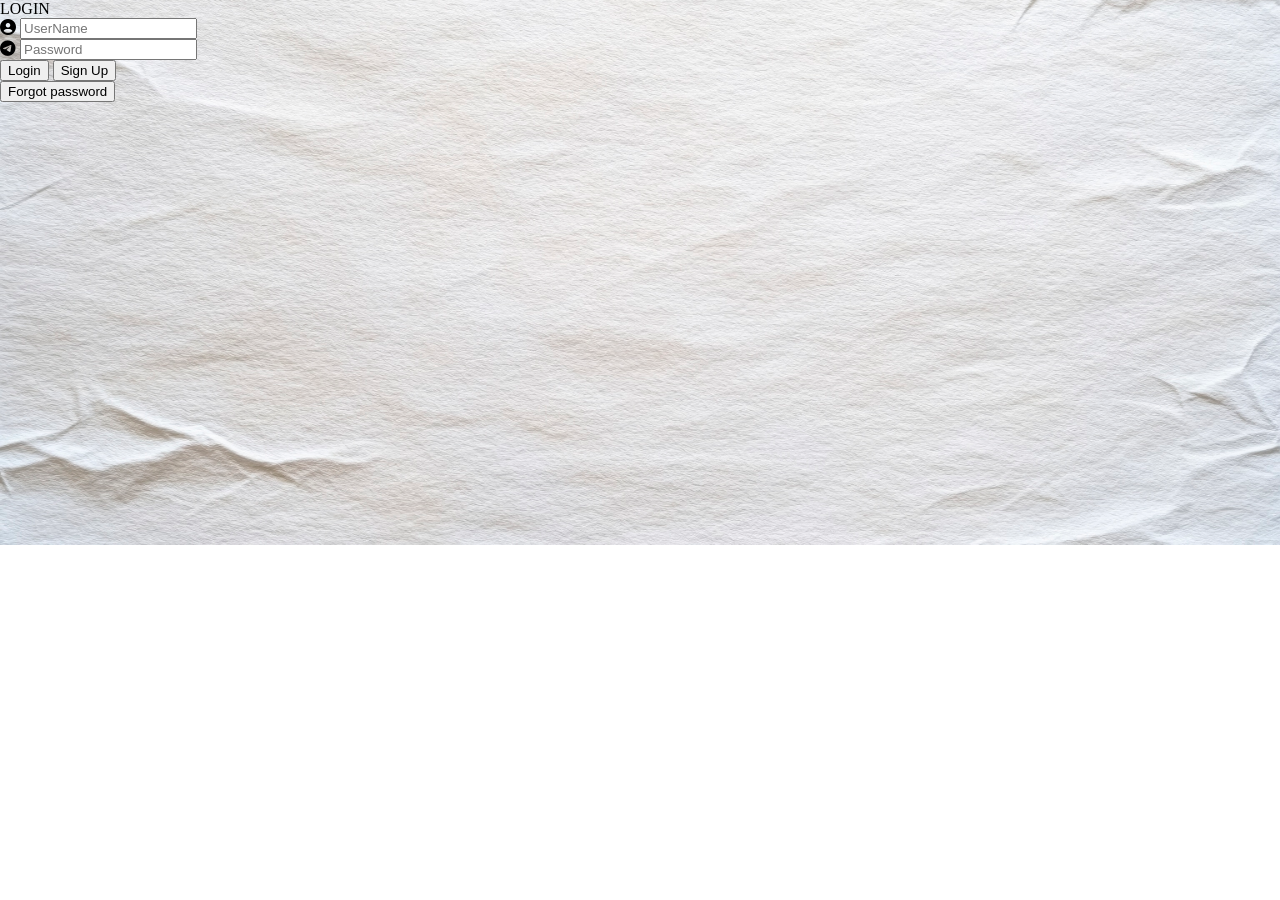
==== index.html @ 9457bd1e "Update index.html" ====
<!DOCTYPE html>
<html>
  
<head>
    <meta charset="UTF-8">
    <link rel="stylesheet" href="https://cdnjs.cloudflare.com/ajax/libs/font-awesome/6.5.1/css/all.min.css">
    <link rel="preconnect" href="https://fonts.googleapis.com">
    <link rel="preconnect" href="https://fonts.gstatic.com" crossorigin>
    <link href="https://fonts.googleapis.com/css2?family=Playwrite+GB+J:ital,wght@0,100..400;1,100..400&display=swap" rel="stylesheet">
    <link rel="stylesheet" href="Gameee.css">
    <meta name="viewport" content="width=device-width, initial-scale=1.0">
    <title>تجربة</title>
  <body>
    <div class="eee">
      <h class="lll">LOGIN</h>
      <div class="all">
        <div class="aaas">
          <label class="rrr2"> <i class="fa-solid fa-circle-user"></i> </label>
          <input class="rrr" type="text" placeholder="UserName">
        </div>
        <div class="fff">
          <label class="rrr2"> <i class="fa-brands fa-telegram"></i>  </label>
          <input class="rrr" type="password" placeholder="Password">
        </div>
      </div>
      <div class="zzz7">
        <button class="oo">Login</button>
        <button class="oo">Sign Up</button>
      </div>
      <button class="ooe">Forgot password</button>
    </div>
  </body>
</html>
---- Gameee.css ----
body{
    background-image: url('—Pngtree—white paper texture background a_15880779.jpg');
    
    background-size: cover;
    background-position: center;
    background-repeat: no-repeat;

    height: 50vh;
    margin: 0;
    background-repeat: repeat-x;
    padding: 0;
}
.nn
{
  color:black;
  font-size: 10px;
  text-align: center;
  background-color:#9996FF;
  font-weight: 100;
  
}
img
{
 height: 170px;
 width: 170px;
 padding: 3px;
}
.ee
{
  text-align: center;
  font-weight: bold;
}
.ss
{

  font-weight: 540;
}
.hh
{
  padding: 10px;
  color:black;
  text-shadow: 0.5px 0px 1px;
}
.t
{
  padding-top: 1px;
  margin-top: 5px;
  font-weight: 400px;
}
.hai
{
  background-color:#AB0058;
}
hr
{
  border-block-color: black;
  margin-top: -11;
}
.hin
{
  color:red;
}
.ttt
{
  width: 1px;
  height: 3px;
}
.r
{
  width: 345px;
  height: 115px;
  border-block-color: red;
  
}
.fr
{
  display:flex;
  flex-direction: row;
  padding: 1;
  margin-left: -10;
  font-size:15;
  margin-top:3;
}
.zzz
{
  text-align: center;
  font-weight:500;
  font-size:18;
  margin-top:19;
}
.writ
{
  
  text-align: center;
  font-size: 18;
  color:#5C163B;
  margin-top:-15;
  
}
.d
{
  width: 80;
  height: 20;
  display: block;
  margin: auto;
  margin-top: -15;
  
}
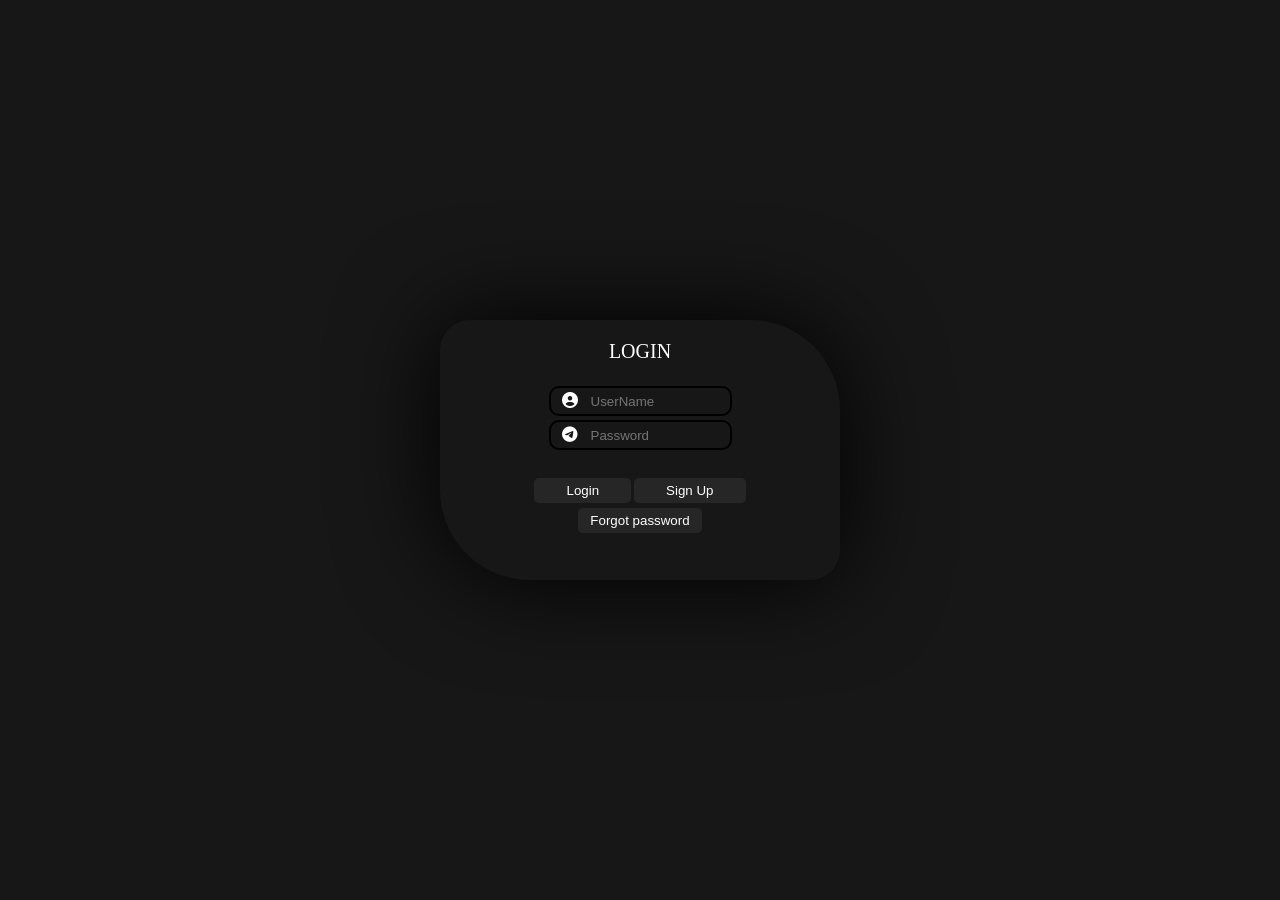
==== commit 45bd9aab: "Update index.html" ====
--- a/index.html
+++ b/index.html
@@ -7,7 +7,7 @@
     <link rel="preconnect" href="https://fonts.googleapis.com">
     <link rel="preconnect" href="https://fonts.gstatic.com" crossorigin>
     <link href="https://fonts.googleapis.com/css2?family=Playwrite+GB+J:ital,wght@0,100..400;1,100..400&display=swap" rel="stylesheet">
-    <link rel="stylesheet" href="Gameee.css">
+    <link rel="stylesheet" href="style.css">
     <meta name="viewport" content="width=device-width, initial-scale=1.0">
     <title>تجربة</title>
   <body>
--- a/style.css
+++ b/style.css
@@ -0,0 +1,124 @@
+:root {
+  --main-color: #10ca;
+  --secondary-color: #2c4755;
+  --section-padding: 60px;
+  --section-background: #f6f6f6;
+  --main-duration: 0.5s;
+}
+body
+{
+  background-color: #171717;
+  display: flex;
+  justify-content: center;
+  align-items: center;
+  padding: 0;
+  margin: 0;
+  height: 100vh;
+}
+* {
+  -webkit-box-sizing: border-box;
+  -moz-box-sizing: border-box;
+  box-sizing: border-box;
+}
+.eee
+{
+  display: flex;
+  background-color: #171717;
+  flex-direction: column;
+  align-items: center;
+  padding: 80px 25px;
+  width: 250px;
+  height: 260px;
+  border: 2px solid r;
+  gap: 4px;
+  border-radius: 30px 90px;
+  box-shadow: 0px 0px 100px black;
+  width: 85%;
+  max-width: 400px;
+}
+
+.lll
+{
+  color: white;
+  text-align: center;
+  margin-top: -60px;
+  font-size: 20px;
+}
+input
+{
+  width: 130px;
+  border:none;
+  background: none;
+}
+.rrr,
+.rrr2
+{
+  margin: 4px 1px;
+}
+.aaas,
+.fff
+{
+  display: flex;
+  border: 2px solid black;
+  border-radius: 10px;
+  padding: 0 10px;
+  margin-left: 20px;
+  margin: 4px;
+}
+input:focus
+{
+  outline: none;
+  color: white;
+}
+i
+{
+  color: white;
+}
+
+
+
+
+
+.zzz7
+{
+  display:flex;
+  margin: 20px 0;
+  gap: 3px;
+}
+.oo,
+.ooe
+{
+  background: none;
+  color:white;
+  border:none;
+}
+.oo
+{
+  border: 2px solid #262626;
+  padding: 3px 30px;
+  background-color: #262626;
+  border-radius: 5px;
+}
+.ooe
+{
+  margin-top: -19px;
+  border: 2px solid #262626;
+  padding: 3px 10px;
+  background-color: #262626;
+  border-radius: 5px;
+}
+.rrr
+{
+  margin-left: 10px;
+}
+.all
+{
+  margin-top: 15px;
+}
+.oo:hover,
+.ooe:hover
+{
+  color:black;
+  background: white;
+  
+}
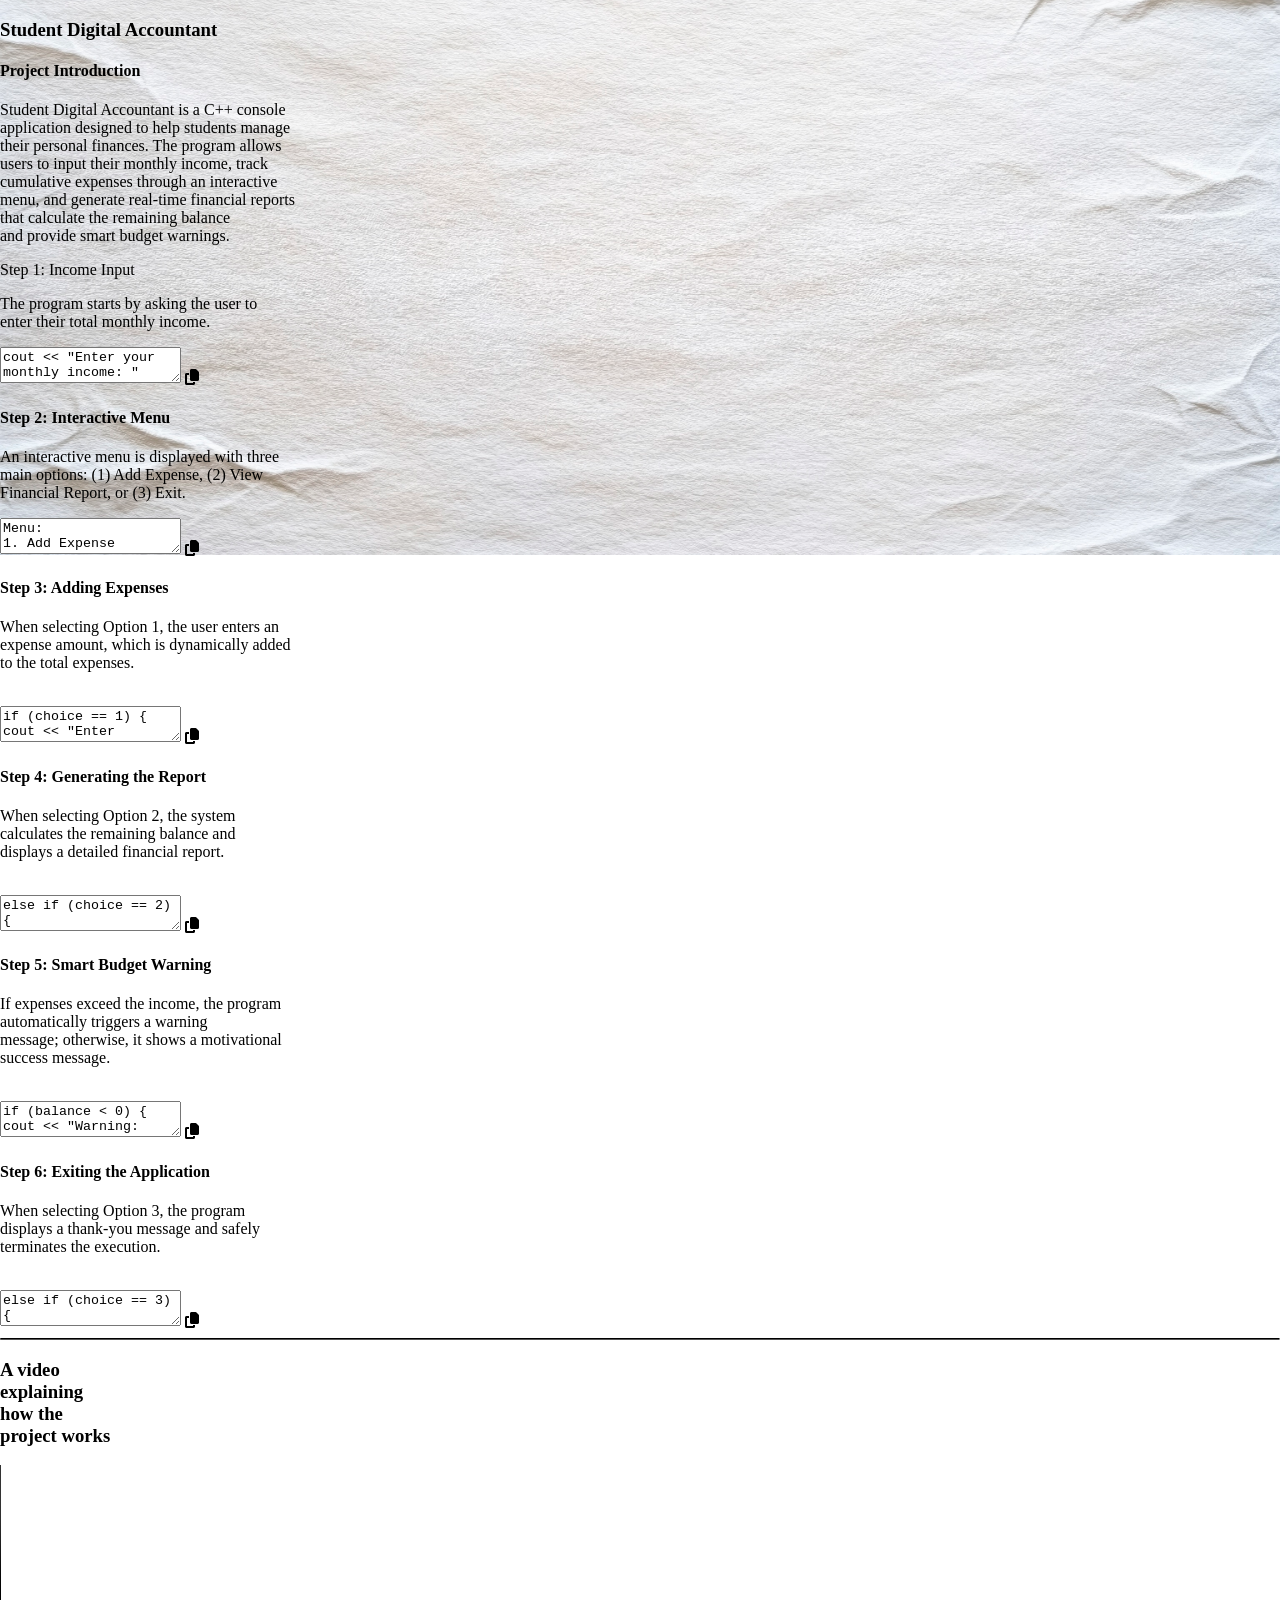
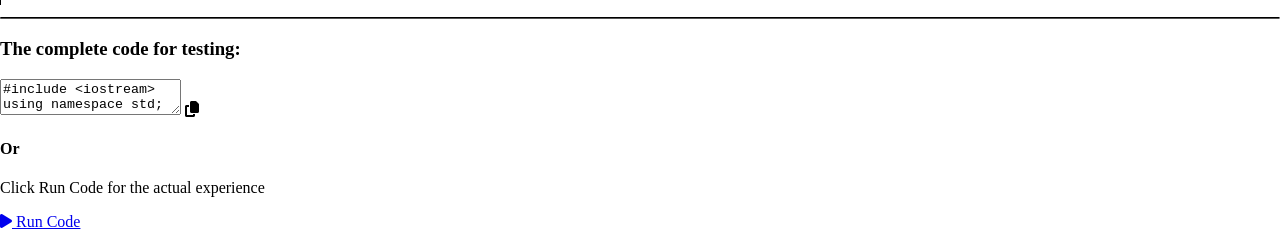
==== commit 7af7a5c8: "Update index.html" ====
--- a/index.html
+++ b/index.html
@@ -7,27 +7,198 @@
     <link rel="preconnect" href="https://fonts.googleapis.com">
     <link rel="preconnect" href="https://fonts.gstatic.com" crossorigin>
     <link href="https://fonts.googleapis.com/css2?family=Playwrite+GB+J:ital,wght@0,100..400;1,100..400&display=swap" rel="stylesheet">
-    <link rel="stylesheet" href="style.css">
-    <meta name="viewport" content="width=device-width, initial-scale=1.0">
-    <title>تجربة</title>
-  <body>
-    <div class="eee">
-      <h class="lll">LOGIN</h>
-      <div class="all">
-        <div class="aaas">
-          <label class="rrr2"> <i class="fa-solid fa-circle-user"></i> </label>
-          <input class="rrr" type="text" placeholder="UserName">
-        </div>
-        <div class="fff">
-          <label class="rrr2"> <i class="fa-brands fa-telegram"></i>  </label>
-          <input class="rrr" type="password" placeholder="Password">
-        </div>
-      </div>
-      <div class="zzz7">
-        <button class="oo">Login</button>
-        <button class="oo">Sign Up</button>
-      </div>
-      <button class="ooe">Forgot password</button>
-    </div>
-  </body>
+    <link rel="stylesheet" href="Gameee.css">
+    <meta name="viewport" content="width=device-width, initial-scale=1.0">    <title>تجربة</title>
+</head>
+<body>
+  <div>
+    <div>
+      <h3 class="p1">Student Digital Accountant</h3>
+    </div>
+    <div class="aaa">
+      <h4 class="p2">Project Introduction</h4>
+      <p class="p3">Student Digital Accountant is a C++ console <br>application designed to help students manage <br>their personal finances. The program allows <br>users to input their monthly income, track <br>cumulative expenses through an interactive <br>menu, and generate real-time financial reports <br>that calculate the remaining balance <br>and provide smart budget warnings.</p>
+      <p class="p4">Step 1: Income Input</p>
+      <p class="p5">The program starts by asking the user to <br>enter their total monthly income.</p>
+    </div>
+    <div class="card">
+      
+      <textarea id="code" readonly>cout << "Enter your monthly income: "
+cin >> income;
+      </textarea>
+      <i class="fa-solid fa-copy" onclick="copyCode()" style="cursor: pointer;"></i>
+    </div>
+    <div>
+      <h4 class="p7">Step 2: Interactive Menu</h4>
+      <p class="p8">An interactive menu is displayed with three <br>main options: (1) Add Expense, (2) View <br>Financial Report, or (3) Exit.</p>
+    </div>
+    <div>
+    <textarea class="text1"id="code1" readonly>Menu:
+1. Add Expense
+2. View Financial Report
+3. Exit
+Choose an option:
+      </textarea>
+        <i class="fa-solid fa-copy coo" onclick="copyCodee()" style="cursor: pointer;"></i>
+    </div>
+    <div>
+      <h4 class="p9">Step 3: Adding Expenses</h4>
+      <p class="p10">When selecting Option 1, the user enters an <br>expense amount, which is dynamically added <br>to the total expenses.</p>
+    </div>
+    <br>
+    <div>
+    <textarea class="text2"id="code2" readonly>if (choice == 1) {
+cout << "Enter expense amount: ";
+cin >> expense;
+totalExpenses += expense;
+cout << "Expense added successfully.\n";
+        }
+      </textarea>
+        <i class="fa-solid fa-copy coo2" onclick="copyCodeee()" style="cursor: pointer;"></i>
+    </div>
+    <div>
+      <h4 class="p11">Step 4: Generating the Report</h4>
+      <p class="p12">When selecting Option 2, the system <br>calculates the remaining balance and <br>displays a detailed financial report.</p>
+    </div>
+    <br>
+    <div>
+    <textarea class="text3"id="code3" readonly>else if (choice == 2) {
+double balance = income - totalExpenses;
+cout << "\n------ Financial Report ------\n";
+cout << "Monthly Income: " << income << endl;
+cout << "Total Expenses: " << totalExpenses << endl;
+cout << "Remaining Balance: " << balance <<
+endl;</textarea>
+        <i class="fa-solid fa-copy coo2" onclick="copyCodeeee()" style="cursor: pointer;"></i>
+    </div>
+    <div>
+      <h4 class="p13">Step 5: Smart Budget Warning</h4>
+      <p class="p14">If expenses exceed the income, the program <br>automatically triggers a warning <br>message; otherwise, it shows a motivational <br>success message.</p>
+    </div>
+    <br>
+    <div>
+    <textarea class="text4"id="code4" readonly>if (balance < 0) {
+cout << "Warning: Your expenses exceed your income!\n";
+} else {
+cout << "Good job! Your spending is under
+control.\n";
+}</textarea>
+        <i class="fa-solid fa-copy coo2" onclick="copyCodeeeee()" style="cursor: pointer;"></i>
+    </div>
+    <div>
+      <h4 class="p15">Step 6: Exiting the Application</h4>
+      <p class="p16">When selecting Option 3, the program <br>displays a thank-you message and safely <br>terminates the execution.</p>
+    </div>
+    <br>
+    <div>
+    <textarea class="text5"id="code5" readonly>else if (choice == 3) {
+cout << "Thank you for using the program.\n";
+break;
+}
+else {
+cout << "Invalid choice. Please try again.\n;
+}</textarea>
+        <i class="fa-solid fa-copy coo2" onclick="copyCodeeeeee()" style="cursor: pointer;"></i>
+    </div>
+    <hr>
+    <div class="vi">
+      <h3 class="p17">A video <br> explaining <br> how the <br>project works</h3>
+    
+      <video class="ee" width="350" height="140" controls loop muted>
+      <source src="IMG_٢٠٢٦٠٥٢٩_١٨٠٧٣٠_280.mp4" type="video/mp4">
+    متصفحك لا يدعم تشغيل الفيديو. </video>
+    </div>
+    <hr>
+    <h3 class="p18">The complete code for testing:</h3>
+    <div>
+    <textarea class="text6"id="code6" readonly>#include <iostream>
+using namespace std;
+
+int main() {
+    double income = 0;
+    double expense = 0;
+    double totalExpenses = 0;
+    int choice;
+
+    cout << "=====================================\n";
+    cout << "     Student Digital Accountant\n";
+    cout << "=====================================\n";
+
+    cout << "Enter your monthly income: ";
+    cin >> income;
+    
+
+    while (true) {
+        cout << "\nMenu:\n";
+        cout << "1. Add Expense\n";
+        cout << "2. View Financial Report\n";
+        cout << "3. Exit\n";
+        cout << "Choose an option: ";
+        cin >> choice;
+        if (choice == 1) {
+            cout << "Enter expense amount: ";
+            cin >> expense;
+            totalExpenses += expense;
+            cout << "Expense added successfully.\n";
+        }
+        else if (choice == 2) {
+            double balance = income - totalExpenses;
+
+            cout << "\n------ Financial Report ------\n";
+            cout << "Monthly Income: " << income << endl;
+            cout << "Total Expenses: " << totalExpenses << endl;
+            cout << "Remaining Balance: " << balance << endl;
+
+            if (balance < 0) {
+                cout << "Warning: Your expenses exceed your income!\n";
+            } else {
+                cout << "Good job! Your spending is under control.\n";
+            }
+            cout << "------------------------------\n";
+        }
+        else if (choice == 3) {
+            cout << "Thank you for using the program.\n";
+            break;
+        }
+        else {
+            cout << "Invalid choice. Please try again.\n";
+        }
+    }
+    return 0;
+}</textarea>
+        <i class="fa-solid fa-copy coo2" onclick="copyCodeeeeeee()" style="cursor: pointer;"></i>
+    </div>
+    <h4 class="p19">Or</h4>
+    <p class="p20">Click <span class="p11">Run Code</span> for the actual experience</p>
+    <a href="https://onlinegdb.com/znO9G_ZPk" target="_blank" class="run-btn">
+    <i class="fa-solid fa-play"></i> Run Code
+</a>
+
+
+  <script>
+function copyCodee(){
+    navigator.clipboard.writeText(code1.value);
+}
+function copyCode(){
+    navigator.clipboard.writeText(code.value);
+}
+function copyCodeee(){
+    navigator.clipboard.writeText(code2.value);
+}
+function copyCodeeee(){
+    navigator.clipboard.writeText(code3.value);
+}
+function copyCodeeeee(){
+    navigator.clipboard.writeText(code4.value);
+}
+function copyCodeeeeee(){
+    navigator.clipboard.writeText(code5.value);
+}
+function copyCodeeeeeee(){
+    navigator.clipboard.writeText(code6.value);
+}
+</script>
+
+
+</body>
 </html>
--- a/Gameee.css
+++ b/Gameee.css
@@ -0,0 +1,108 @@
+body{
+    background-image: url('—Pngtree—white paper texture background a_15880779.jpg');
+    
+    background-size: cover;
+    background-position: center;
+    background-repeat: no-repeat;
+
+    height: 50vh;
+    margin: 0;
+    background-repeat: repeat-x;
+    padding: 0;
+}
+.nn
+{
+  color:black;
+  font-size: 10px;
+  text-align: center;
+  background-color:#9996FF;
+  font-weight: 100;
+  
+}
+img
+{
+ height: 170px;
+ width: 170px;
+ padding: 3px;
+}
+.ee
+{
+  text-align: center;
+  font-weight: bold;
+}
+.ss
+{
+
+  font-weight: 540;
+}
+.hh
+{
+  padding: 10px;
+  color:black;
+  text-shadow: 0.5px 0px 1px;
+}
+.t
+{
+  padding-top: 1px;
+  margin-top: 5px;
+  font-weight: 400px;
+}
+.hai
+{
+  background-color:#AB0058;
+}
+hr
+{
+  border-block-color: black;
+  margin-top: -11;
+}
+.hin
+{
+  color:red;
+}
+.ttt
+{
+  width: 1px;
+  height: 3px;
+}
+.r
+{
+  width: 345px;
+  height: 115px;
+  border-block-color: red;
+  
+}
+.fr
+{
+  display:flex;
+  flex-direction: row;
+  padding: 1;
+  margin-left: -10;
+  font-size:15;
+  margin-top:3;
+}
+.zzz
+{
+  text-align: center;
+  font-weight:500;
+  font-size:18;
+  margin-top:19;
+}
+.writ
+{
+  
+  text-align: center;
+  font-size: 18;
+  color:#5C163B;
+  margin-top:-15;
+  
+}
+.d
+{
+  width: 80;
+  height: 20;
+  display: block;
+  margin: auto;
+  margin-top: -15;
+  
+}
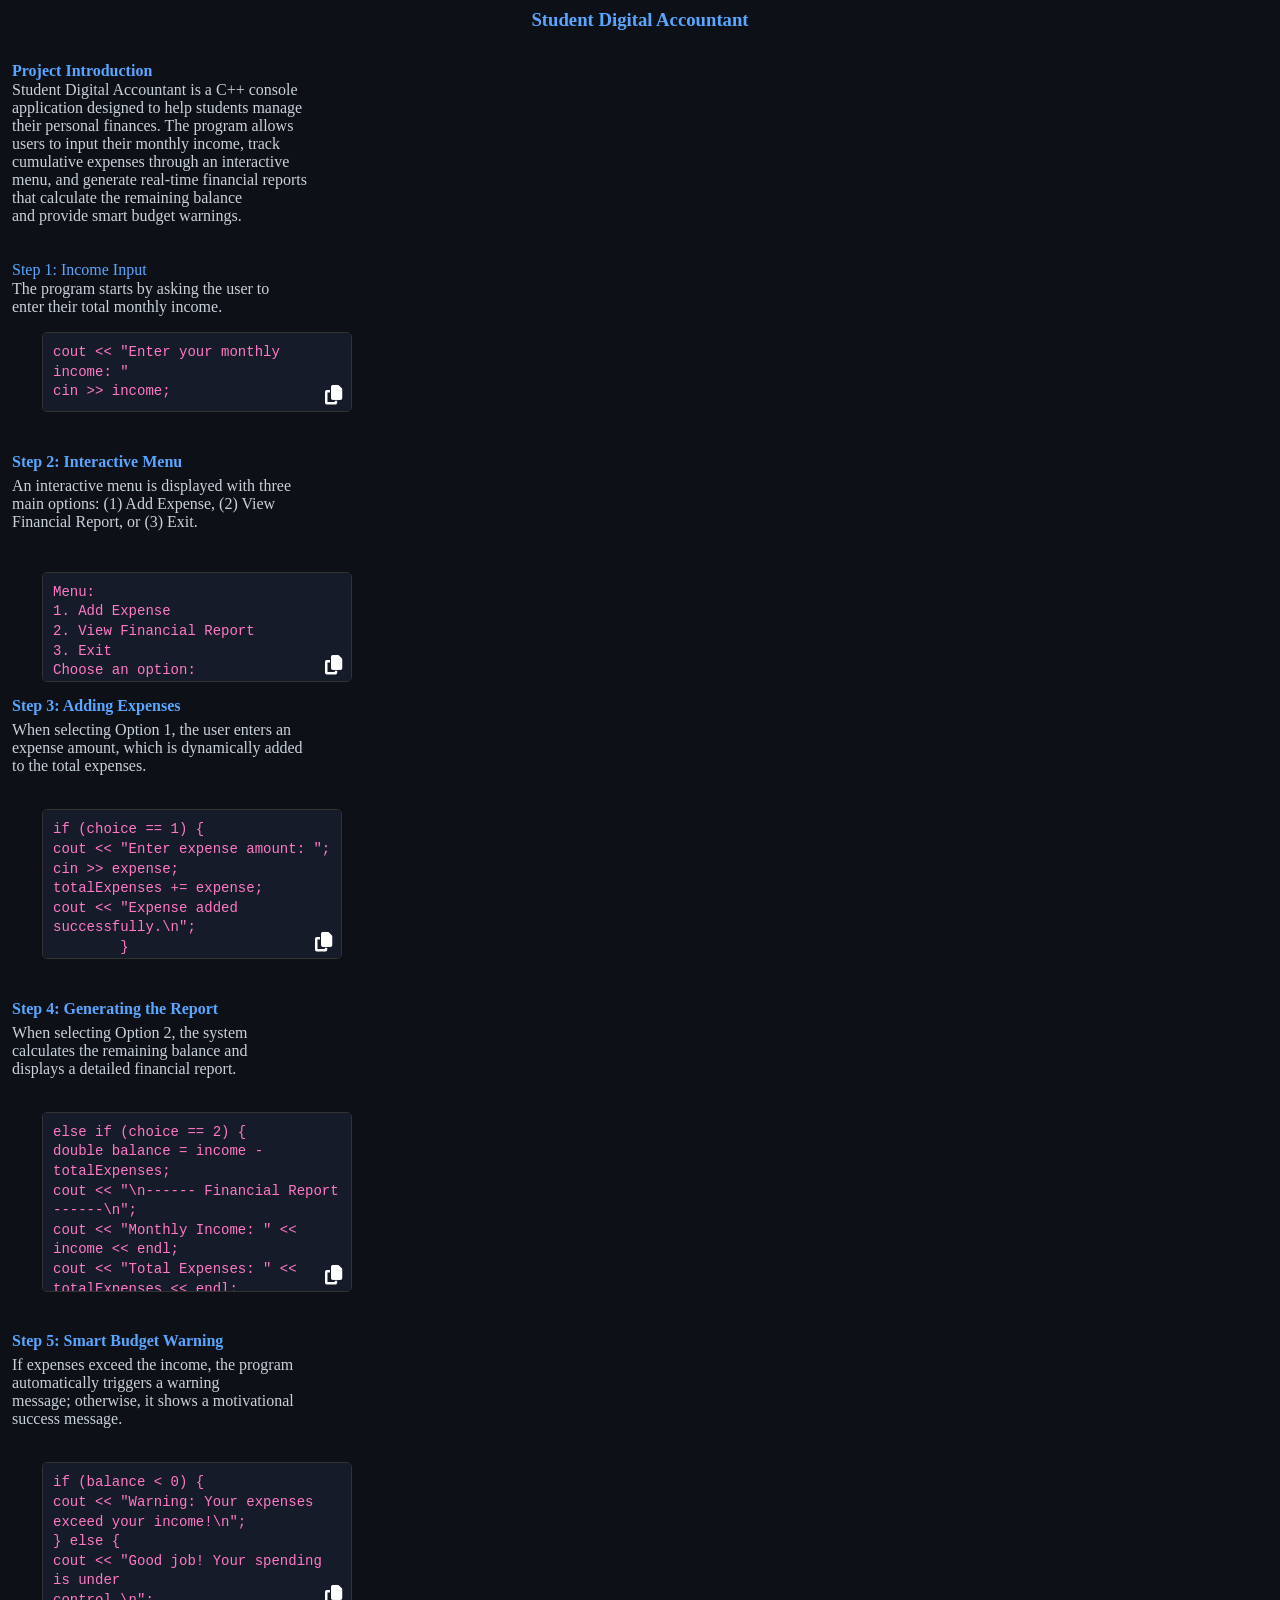
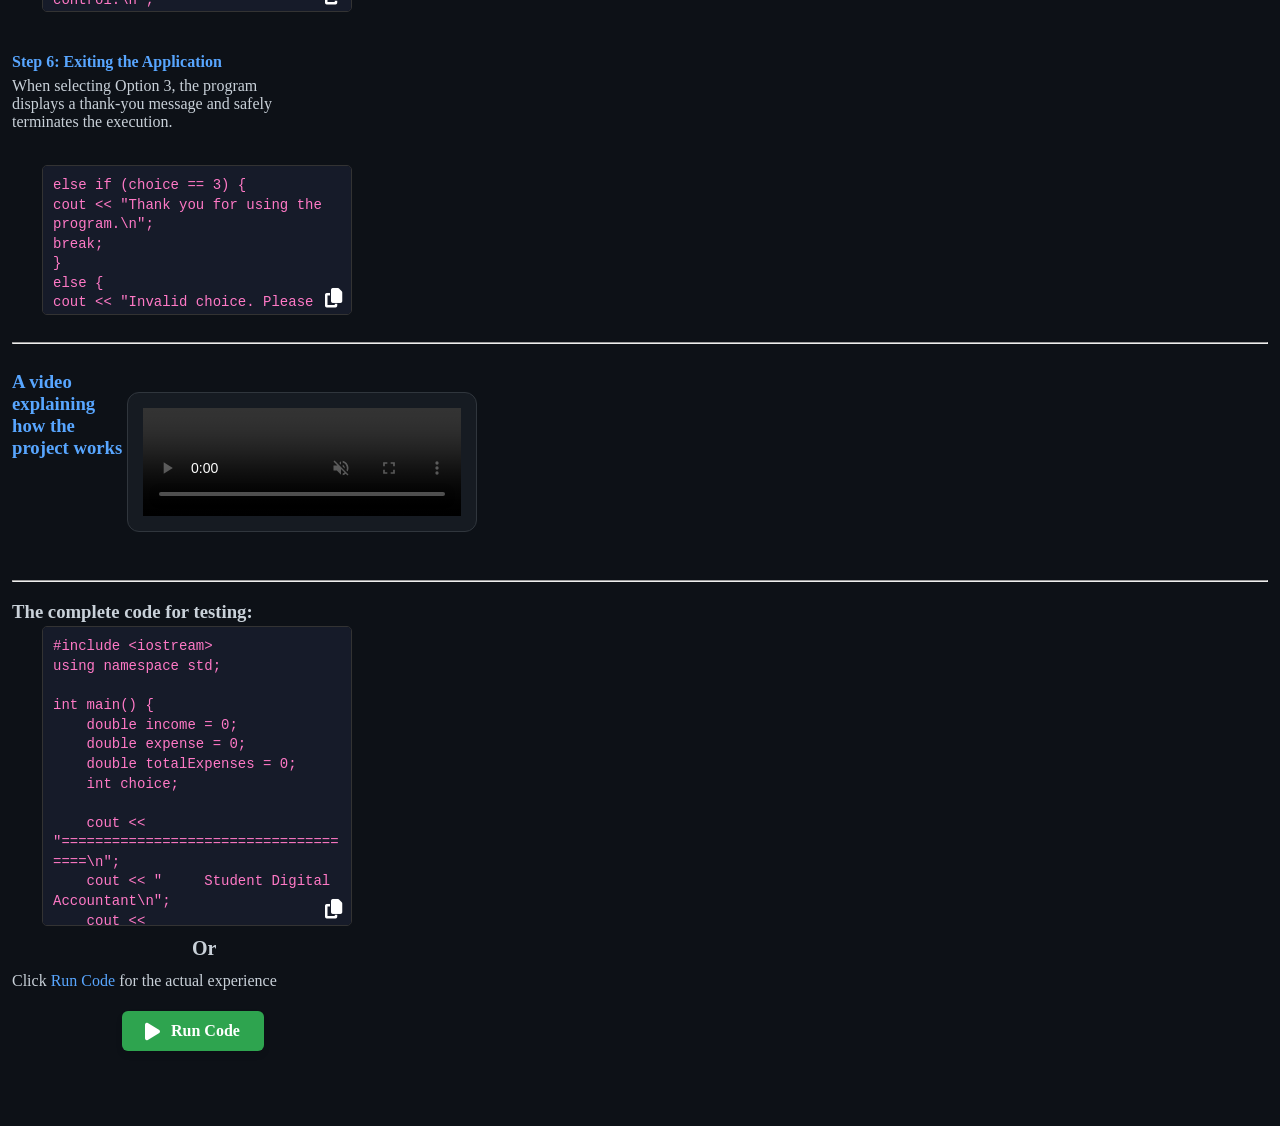
==== commit 7effbb81: "Update index.html" ====
--- a/index.html
+++ b/index.html
@@ -7,7 +7,7 @@
     <link rel="preconnect" href="https://fonts.googleapis.com">
     <link rel="preconnect" href="https://fonts.gstatic.com" crossorigin>
     <link href="https://fonts.googleapis.com/css2?family=Playwrite+GB+J:ital,wght@0,100..400;1,100..400&display=swap" rel="stylesheet">
-    <link rel="stylesheet" href="Gameee.css">
+    <link rel="stylesheet" href="style.css">
     <meta name="viewport" content="width=device-width, initial-scale=1.0">    <title>تجربة</title>
 </head>
 <body>
--- a/style.css
+++ b/style.css
@@ -0,0 +1,289 @@
+:root {
+  --main-color: #10ca;
+  --secondary-color: #2c4755;
+  --section-padding: 60px;
+  --section-background: #f6f6f6;
+  --main-duration: 0.5s;
+}
+body
+{
+  background-color: #0d1117;
+  color: #c9d1d9;
+  padding: 0px 12px;
+  margin: 0;
+  height: 100vh;
+  font-family: "Lora", serif;
+  font-optical-sizing: auto;
+  font-weight: <weight>;
+  font-style: normal;
+}
+* {
+  -webkit-box-sizing: border-box;
+  -moz-box-sizing: border-box;
+  box-sizing: border-box;
+}
+
+.car
+{
+  border-radius: 15px;
+  position: relative;
+  bottom: 20px;
+  left: 30px;
+  background-color: black;
+  padding: 1px 5px 5px 5px ;
+  width: 290px;
+  height: 100px;
+}
+
+textarea
+{
+  background-color: black;
+  position: relative;
+  bottom: 15px;
+  left: 30px;
+  color: white;
+  width: 310px;
+  height: 80px;
+  background-color: #161b29; /* لون داكن احترافي مثل محررات الأكواد */
+    color: #ff79c6;
+    
+    /* ⬇️ أضف الخصائص الجديدة المكملة أدناه ⬇️ */
+  font-family: 'Courier New', Courier, monospace;
+  font-size: 14px;
+  padding: 10px;
+  line-height: 1.4;
+  border: 1px solid #333; 
+  border-radius: 5px;
+  resize: none;
+}
+
+.text1
+{
+  position: relative;
+  top:10px;
+  height: 110px;
+}
+
+.text2
+{
+  height: 150px;
+  width: 300px;
+}
+
+.text3
+{
+  height: 180px;
+}
+
+.text4
+{
+  height: 150px;
+}
+
+.text5
+{
+  height: 150px;
+}
+
+.text6
+{
+  height: 300px;
+}
+.coo
+{
+  position: relative;
+  top: 0.5px;
+}
+
+.fa-solid
+{
+  color: white;
+  position: relative;
+  bottom: 25px;
+  right: 1px;
+  font-size: 20px;
+}
+
+.p1
+{
+  position: relative;
+  top:-10px;
+  text-align: center;
+}
+
+.p2
+{
+  
+}
+
+.p3
+{
+  position: relative;
+  bottom: 20px;
+}
+
+.p4
+{
+  
+}
+
+.p5
+{
+  position: relative;
+  bottom: 15px;
+}
+
+.p6
+{
+  position: relative;
+  left: 1px;
+  bottom: 5px;
+  color: white;
+}
+
+.p7
+{
+  
+}
+
+.p8
+{
+  position: relative;
+  bottom:15px;
+}
+
+.p8
+{
+  
+}
+
+.p9
+{
+ 
+}
+
+.p10
+{
+  position: relative;
+  bottom: 15px;
+}
+
+.p11
+{
+  
+}
+
+.p12
+{
+  position: relative;
+  bottom: 15px;
+}
+
+.p13
+{
+  
+}
+
+.p14
+{
+  position: relative;
+  bottom: 15px;
+}
+
+.p15
+{
+  
+}
+
+.p16
+{
+  position: relative;
+  bottom: 15px;
+}
+
+.p17
+{
+  
+}
+
+.p18
+{
+  
+}
+
+.p19
+{
+  font-size: 20px;
+  position: relative;
+  bottom: 35px;
+  left: 180px;
+}
+
+.p20
+{
+  position: relative;
+  bottom: 50px;
+}
+
+.vi
+{
+  display: flex;
+  gap: 5px;
+}
+
+.run-btn
+{
+  position: relative;
+  bottom: 60px;
+  left: 110px;
+  
+    background-color: #2ea44f; /* لون أخضر برمجي مميز */
+    color: white !important;   /* لضمان بقاء لون النص والأيقونة أبيض */
+    text-decoration: none;     /* إزالة الخط السفلي المزعج للروابط */
+    padding: 10px 24px;        /* مساحة داخلية تجعل الرابط يبدو كزر حقيقي */
+    border-radius: 6px;        /* حواف دائرية متناسقة مع بقية عناصر موقعك */
+    font-size: 16px;
+    font-weight: bold;
+    display: inline-flex;      /* لجعل الأيقونة والنص يتراصفان أفقياً */
+    align-items: center;
+    gap: 10px;                 /* ترك مسافة 10 بكسل بين مثلث الـ play والنص */
+    margin: 15px auto;         /* لتوسط الزر في منتصف الشاشة تماماً */
+    box-shadow: 0 4px 6px rgba(0, 0, 0, 0.1);
+}
+
+/* حركة بسيطة عند الضغط على الزر */
+.run-btn:active {
+    background-color: #2c974b;
+    transform: scale(0.98);    /* تأثير ضغطة خفيفة للداخل */
+}
+.fa-play
+{
+  top: 1px;
+}
+
+.p1,
+.p2,
+.p4,
+.p7,
+.p9,
+.p11,
+.p13,
+.p15,
+.p17,
+.p11
+{
+  color: #58a6ff;
+}
+
+.ee
+{
+  display: flex;
+    flex-direction: column; /* جعل النص فوق الفيديو أو العكس لتفادي الازدحام الجانبي */
+    align-items: center;
+    text-align: center;
+    margin: 40px 0;
+    padding: 15px;
+    background-color: #161b22;
+    border-radius: 12px;
+    border: 1px solid #30363d;
+}
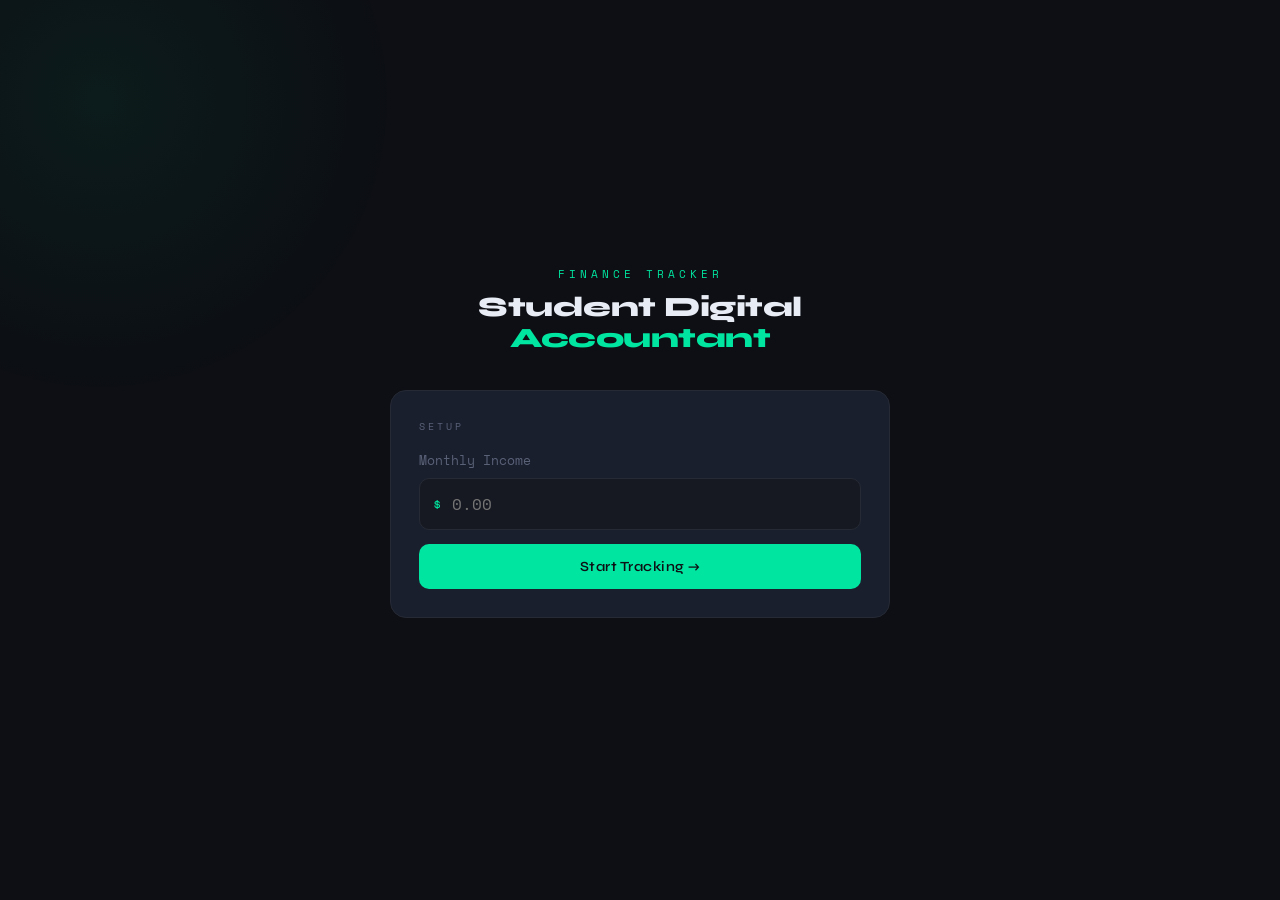
==== commit 6445b2a7: "Update index.html" ====
--- a/index.html
+++ b/index.html
@@ -1,204 +1,543 @@
 <!DOCTYPE html>
-<html>
-  
+<html lang="en">
 <head>
-    <meta charset="UTF-8">
-    <link rel="stylesheet" href="https://cdnjs.cloudflare.com/ajax/libs/font-awesome/6.5.1/css/all.min.css">
-    <link rel="preconnect" href="https://fonts.googleapis.com">
-    <link rel="preconnect" href="https://fonts.gstatic.com" crossorigin>
-    <link href="https://fonts.googleapis.com/css2?family=Playwrite+GB+J:ital,wght@0,100..400;1,100..400&display=swap" rel="stylesheet">
-    <link rel="stylesheet" href="style.css">
-    <meta name="viewport" content="width=device-width, initial-scale=1.0">    <title>تجربة</title>
+<meta charset="UTF-8">
+<meta name="viewport" content="width=device-width, initial-scale=1.0">
+<title>Student Digital Accountant</title>
+<link href="https://fonts.googleapis.com/css2?family=Space+Mono:wght@400;700&family=Syne:wght@400;600;800&display=swap" rel="stylesheet">
+<style>
+  *, *::before, *::after { box-sizing: border-box; margin: 0; padding: 0; }
+
+  :root {
+    --bg: #0d0f14;
+    --surface: #161921;
+    --border: #252a35;
+    --accent: #00e5a0;
+    --accent2: #ff4d6a;
+    --accent3: #f5c542;
+    --text: #e8ecf4;
+    --muted: #5a6278;
+    --card: #1a1f2e;
+  }
+
+  body {
+    font-family: 'Syne', sans-serif;
+    background: var(--bg);
+    color: var(--text);
+    min-height: 100vh;
+    display: flex;
+    align-items: center;
+    justify-content: center;
+    padding: 24px;
+    overflow-x: hidden;
+  }
+
+  body::before {
+    content: '';
+    position: fixed;
+    top: -200px; left: -200px;
+    width: 600px; height: 600px;
+    background: radial-gradient(circle, rgba(0,229,160,0.06) 0%, transparent 70%);
+    pointer-events: none;
+    animation: pulse 8s ease-in-out infinite;
+  }
+
+  @keyframes pulse {
+    0%, 100% { transform: scale(1); opacity: 1; }
+    50% { transform: scale(1.15); opacity: 0.6; }
+  }
+
+  .wrapper {
+    width: 100%;
+    max-width: 500px;
+    animation: fadeIn 0.6s ease both;
+  }
+
+  @keyframes fadeIn {
+    from { opacity: 0; transform: translateY(20px); }
+    to   { opacity: 1; transform: translateY(0); }
+  }
+
+  header {
+    text-align: center;
+    margin-bottom: 36px;
+  }
+
+  header .label {
+    font-family: 'Space Mono', monospace;
+    font-size: 11px;
+    letter-spacing: 4px;
+    color: var(--accent);
+    text-transform: uppercase;
+    margin-bottom: 10px;
+    display: block;
+  }
+
+  header h1 {
+    font-size: 28px;
+    font-weight: 800;
+    letter-spacing: -0.5px;
+    line-height: 1.1;
+  }
+
+  header h1 span {
+    color: var(--accent);
+  }
+
+  .card {
+    background: var(--card);
+    border: 1px solid var(--border);
+    border-radius: 16px;
+    padding: 28px;
+    margin-bottom: 16px;
+    transition: border-color 0.3s;
+  }
+
+  .card:hover { border-color: #333a4d; }
+
+  .card-title {
+    font-family: 'Space Mono', monospace;
+    font-size: 10px;
+    letter-spacing: 3px;
+    color: var(--muted);
+    text-transform: uppercase;
+    margin-bottom: 16px;
+  }
+
+  label {
+    display: block;
+    font-size: 13px;
+    color: var(--muted);
+    margin-bottom: 8px;
+    font-family: 'Space Mono', monospace;
+  }
+
+  .input-group {
+    position: relative;
+    display: flex;
+    align-items: center;
+  }
+
+  .currency {
+    position: absolute;
+    left: 14px;
+    font-family: 'Space Mono', monospace;
+    font-size: 14px;
+    color: var(--accent);
+    pointer-events: none;
+  }
+
+  input[type="number"] {
+    width: 100%;
+    background: var(--surface);
+    border: 1px solid var(--border);
+    border-radius: 10px;
+    padding: 13px 16px 13px 32px;
+    font-family: 'Space Mono', monospace;
+    font-size: 16px;
+    color: var(--text);
+    outline: none;
+    transition: border-color 0.2s, box-shadow 0.2s;
+    -moz-appearance: textfield;
+  }
+
+  input[type="number"]::-webkit-inner-spin-button,
+  input[type="number"]::-webkit-outer-spin-button { -webkit-appearance: none; }
+
+  input[type="number"]:focus {
+    border-color: var(--accent);
+    box-shadow: 0 0 0 3px rgba(0,229,160,0.1);
+  }
+
+  .btn {
+    display: block;
+    width: 100%;
+    padding: 14px;
+    border: none;
+    border-radius: 10px;
+    font-family: 'Syne', sans-serif;
+    font-weight: 600;
+    font-size: 14px;
+    cursor: pointer;
+    letter-spacing: 0.5px;
+    transition: transform 0.15s, opacity 0.15s;
+  }
+
+  .btn:hover  { opacity: 0.88; transform: translateY(-1px); }
+  .btn:active { transform: translateY(0); }
+
+  .btn-primary {
+    background: var(--accent);
+    color: #0d0f14;
+    margin-top: 14px;
+  }
+
+  .btn-secondary {
+    background: var(--surface);
+    color: var(--text);
+    border: 1px solid var(--border);
+    margin-top: 10px;
+  }
+
+  .btn-danger {
+    background: rgba(255,77,106,0.15);
+    color: var(--accent2);
+    border: 1px solid rgba(255,77,106,0.2);
+    margin-top: 10px;
+  }
+
+  /* Stats row */
+  .stats {
+    display: grid;
+    grid-template-columns: repeat(3, 1fr);
+    gap: 12px;
+    margin-bottom: 16px;
+  }
+
+  .stat {
+    background: var(--card);
+    border: 1px solid var(--border);
+    border-radius: 12px;
+    padding: 16px 14px;
+    text-align: center;
+    transition: border-color 0.3s;
+  }
+
+  .stat-val {
+    font-family: 'Space Mono', monospace;
+    font-size: 16px;
+    font-weight: 700;
+    margin-bottom: 4px;
+  }
+
+  .stat-val.green  { color: var(--accent); }
+  .stat-val.red    { color: var(--accent2); }
+  .stat-val.yellow { color: var(--accent3); }
+
+  .stat-lbl {
+    font-size: 10px;
+    color: var(--muted);
+    letter-spacing: 1px;
+    text-transform: uppercase;
+    font-family: 'Space Mono', monospace;
+  }
+
+  /* Toast */
+  .toast {
+    position: fixed;
+    bottom: 28px;
+    left: 50%;
+    transform: translateX(-50%) translateY(80px);
+    background: var(--accent);
+    color: #0d0f14;
+    padding: 10px 22px;
+    border-radius: 30px;
+    font-size: 13px;
+    font-weight: 600;
+    opacity: 0;
+    transition: transform 0.35s cubic-bezier(0.34,1.56,0.64,1), opacity 0.35s;
+    pointer-events: none;
+    z-index: 99;
+  }
+
+  .toast.show {
+    transform: translateX(-50%) translateY(0);
+    opacity: 1;
+  }
+
+  .toast.danger {
+    background: var(--accent2);
+    color: #fff;
+  }
+
+  /* Balance bar */
+  .balance-bar-wrap {
+    margin-top: 16px;
+  }
+
+  .balance-bar-track {
+    background: var(--surface);
+    border-radius: 99px;
+    height: 8px;
+    overflow: hidden;
+    border: 1px solid var(--border);
+  }
+
+  .balance-bar-fill {
+    height: 100%;
+    border-radius: 99px;
+    transition: width 0.8s cubic-bezier(0.25,1,0.5,1), background 0.5s;
+  }
+
+  .balance-bar-labels {
+    display: flex;
+    justify-content: space-between;
+    font-family: 'Space Mono', monospace;
+    font-size: 10px;
+    color: var(--muted);
+    margin-top: 6px;
+  }
+
+  .warning-banner {
+    background: rgba(255,77,106,0.08);
+    border: 1px solid rgba(255,77,106,0.25);
+    border-radius: 10px;
+    padding: 12px 16px;
+    font-size: 13px;
+    color: var(--accent2);
+    margin-top: 14px;
+    font-family: 'Space Mono', monospace;
+    letter-spacing: 0.3px;
+  }
+
+  .good-banner {
+    background: rgba(0,229,160,0.06);
+    border: 1px solid rgba(0,229,160,0.2);
+    border-radius: 10px;
+    padding: 12px 16px;
+    font-size: 13px;
+    color: var(--accent);
+    margin-top: 14px;
+    font-family: 'Space Mono', monospace;
+    letter-spacing: 0.3px;
+  }
+
+  /* Expense list */
+  .expense-list {
+    margin-top: 16px;
+    max-height: 200px;
+    overflow-y: auto;
+    scrollbar-width: thin;
+    scrollbar-color: var(--border) transparent;
+  }
+
+  .expense-item {
+    display: flex;
+    justify-content: space-between;
+    align-items: center;
+    padding: 10px 0;
+    border-bottom: 1px solid var(--border);
+    animation: slideIn 0.3s ease both;
+    font-family: 'Space Mono', monospace;
+    font-size: 13px;
+  }
+
+  @keyframes slideIn {
+    from { opacity: 0; transform: translateX(-10px); }
+    to   { opacity: 1; transform: translateX(0); }
+  }
+
+  .expense-item:last-child { border-bottom: none; }
+
+  .exp-num  { color: var(--muted); font-size: 11px; margin-right: 10px; }
+  .exp-amt  { color: var(--accent2); }
+
+  /* Sections visibility */
+  .screen { display: none; }
+  .screen.active { display: block; animation: fadeIn 0.4s ease both; }
+
+  .divider {
+    border: none;
+    border-top: 1px solid var(--border);
+    margin: 20px 0;
+  }
+
+  .reset-btn {
+    text-align: center;
+    font-family: 'Space Mono', monospace;
+    font-size: 11px;
+    color: var(--muted);
+    cursor: pointer;
+    margin-top: 10px;
+    text-decoration: underline;
+    text-underline-offset: 3px;
+    transition: color 0.2s;
+  }
+
+  .reset-btn:hover { color: var(--accent2); }
+</style>
 </head>
 <body>
-  <div>
-    <div>
-      <h3 class="p1">Student Digital Accountant</h3>
+
+<div class="wrapper">
+
+  <header>
+    <span class="label">Finance Tracker</span>
+    <h1>Student Digital<br><span>Accountant</span></h1>
+  </header>
+
+  <!-- SCREEN 1: Set Income -->
+  <div id="screen-income" class="screen active">
+    <div class="card">
+      <p class="card-title">Setup</p>
+      <label>Monthly Income</label>
+      <div class="input-group">
+        <span class="currency">$</span>
+        <input type="number" id="income-input" placeholder="0.00" min="0" step="0.01">
+      </div>
+      <button class="btn btn-primary" onclick="setIncome()">Start Tracking →</button>
     </div>
-    <div class="aaa">
-      <h4 class="p2">Project Introduction</h4>
-      <p class="p3">Student Digital Accountant is a C++ console <br>application designed to help students manage <br>their personal finances. The program allows <br>users to input their monthly income, track <br>cumulative expenses through an interactive <br>menu, and generate real-time financial reports <br>that calculate the remaining balance <br>and provide smart budget warnings.</p>
-      <p class="p4">Step 1: Income Input</p>
-      <p class="p5">The program starts by asking the user to <br>enter their total monthly income.</p>
+  </div>
+
+  <!-- SCREEN 2: Main Dashboard -->
+  <div id="screen-main" class="screen">
+
+    <!-- Stats -->
+    <div class="stats">
+      <div class="stat">
+        <div class="stat-val green" id="stat-income">$0</div>
+        <div class="stat-lbl">Income</div>
+      </div>
+      <div class="stat">
+        <div class="stat-val red" id="stat-expenses">$0</div>
+        <div class="stat-lbl">Spent</div>
+      </div>
+      <div class="stat">
+        <div class="stat-val yellow" id="stat-balance">$0</div>
+        <div class="stat-lbl">Balance</div>
+      </div>
     </div>
+
+    <!-- Add Expense -->
     <div class="card">
-      
-      <textarea id="code" readonly>cout << "Enter your monthly income: "
-cin >> income;
-      </textarea>
-      <i class="fa-solid fa-copy" onclick="copyCode()" style="cursor: pointer;"></i>
+      <p class="card-title">Add Expense</p>
+      <label>Amount</label>
+      <div class="input-group">
+        <span class="currency">$</span>
+        <input type="number" id="expense-input" placeholder="0.00" min="0" step="0.01">
+      </div>
+      <button class="btn btn-primary" onclick="addExpense()">+ Add Expense</button>
     </div>
-    <div>
-      <h4 class="p7">Step 2: Interactive Menu</h4>
-      <p class="p8">An interactive menu is displayed with three <br>main options: (1) Add Expense, (2) View <br>Financial Report, or (3) Exit.</p>
+
+    <!-- Report Card -->
+    <div class="card" id="report-card">
+      <p class="card-title">Financial Report</p>
+
+      <div class="balance-bar-wrap">
+        <div class="balance-bar-track">
+          <div class="balance-bar-fill" id="bar-fill" style="width:0%;background:var(--accent)"></div>
+        </div>
+        <div class="balance-bar-labels">
+          <span>$0 spent</span>
+          <span id="bar-label-end">$0 income</span>
+        </div>
+      </div>
+
+      <div id="report-message"></div>
+
+      <!-- Expense Log -->
+      <div id="expense-list-wrap" style="display:none;">
+        <hr class="divider">
+        <p class="card-title">Expense Log</p>
+        <div class="expense-list" id="expense-list"></div>
+      </div>
     </div>
-    <div>
-    <textarea class="text1"id="code1" readonly>Menu:
-1. Add Expense
-2. View Financial Report
-3. Exit
-Choose an option:
-      </textarea>
-        <i class="fa-solid fa-copy coo" onclick="copyCodee()" style="cursor: pointer;"></i>
-    </div>
-    <div>
-      <h4 class="p9">Step 3: Adding Expenses</h4>
-      <p class="p10">When selecting Option 1, the user enters an <br>expense amount, which is dynamically added <br>to the total expenses.</p>
-    </div>
-    <br>
-    <div>
-    <textarea class="text2"id="code2" readonly>if (choice == 1) {
-cout << "Enter expense amount: ";
-cin >> expense;
-totalExpenses += expense;
-cout << "Expense added successfully.\n";
-        }
-      </textarea>
-        <i class="fa-solid fa-copy coo2" onclick="copyCodeee()" style="cursor: pointer;"></i>
-    </div>
-    <div>
-      <h4 class="p11">Step 4: Generating the Report</h4>
-      <p class="p12">When selecting Option 2, the system <br>calculates the remaining balance and <br>displays a detailed financial report.</p>
-    </div>
-    <br>
-    <div>
-    <textarea class="text3"id="code3" readonly>else if (choice == 2) {
-double balance = income - totalExpenses;
-cout << "\n------ Financial Report ------\n";
-cout << "Monthly Income: " << income << endl;
-cout << "Total Expenses: " << totalExpenses << endl;
-cout << "Remaining Balance: " << balance <<
-endl;</textarea>
-        <i class="fa-solid fa-copy coo2" onclick="copyCodeeee()" style="cursor: pointer;"></i>
-    </div>
-    <div>
-      <h4 class="p13">Step 5: Smart Budget Warning</h4>
-      <p class="p14">If expenses exceed the income, the program <br>automatically triggers a warning <br>message; otherwise, it shows a motivational <br>success message.</p>
-    </div>
-    <br>
-    <div>
-    <textarea class="text4"id="code4" readonly>if (balance < 0) {
-cout << "Warning: Your expenses exceed your income!\n";
-} else {
-cout << "Good job! Your spending is under
-control.\n";
-}</textarea>
-        <i class="fa-solid fa-copy coo2" onclick="copyCodeeeee()" style="cursor: pointer;"></i>
-    </div>
-    <div>
-      <h4 class="p15">Step 6: Exiting the Application</h4>
-      <p class="p16">When selecting Option 3, the program <br>displays a thank-you message and safely <br>terminates the execution.</p>
-    </div>
-    <br>
-    <div>
-    <textarea class="text5"id="code5" readonly>else if (choice == 3) {
-cout << "Thank you for using the program.\n";
-break;
-}
-else {
-cout << "Invalid choice. Please try again.\n;
-}</textarea>
-        <i class="fa-solid fa-copy coo2" onclick="copyCodeeeeee()" style="cursor: pointer;"></i>
-    </div>
-    <hr>
-    <div class="vi">
-      <h3 class="p17">A video <br> explaining <br> how the <br>project works</h3>
-    
-      <video class="ee" width="350" height="140" controls loop muted>
-      <source src="IMG_٢٠٢٦٠٥٢٩_١٨٠٧٣٠_280.mp4" type="video/mp4">
-    متصفحك لا يدعم تشغيل الفيديو. </video>
-    </div>
-    <hr>
-    <h3 class="p18">The complete code for testing:</h3>
-    <div>
-    <textarea class="text6"id="code6" readonly>#include <iostream>
-using namespace std;
-
-int main() {
-    double income = 0;
-    double expense = 0;
-    double totalExpenses = 0;
-    int choice;
-
-    cout << "=====================================\n";
-    cout << "     Student Digital Accountant\n";
-    cout << "=====================================\n";
-
-    cout << "Enter your monthly income: ";
-    cin >> income;
-    
-
-    while (true) {
-        cout << "\nMenu:\n";
-        cout << "1. Add Expense\n";
-        cout << "2. View Financial Report\n";
-        cout << "3. Exit\n";
-        cout << "Choose an option: ";
-        cin >> choice;
-        if (choice == 1) {
-            cout << "Enter expense amount: ";
-            cin >> expense;
-            totalExpenses += expense;
-            cout << "Expense added successfully.\n";
-        }
-        else if (choice == 2) {
-            double balance = income - totalExpenses;
-
-            cout << "\n------ Financial Report ------\n";
-            cout << "Monthly Income: " << income << endl;
-            cout << "Total Expenses: " << totalExpenses << endl;
-            cout << "Remaining Balance: " << balance << endl;
-
-            if (balance < 0) {
-                cout << "Warning: Your expenses exceed your income!\n";
-            } else {
-                cout << "Good job! Your spending is under control.\n";
-            }
-            cout << "------------------------------\n";
-        }
-        else if (choice == 3) {
-            cout << "Thank you for using the program.\n";
-            break;
-        }
-        else {
-            cout << "Invalid choice. Please try again.\n";
-        }
+
+    <div class="reset-btn" onclick="resetApp()">↩ Reset & Start Over</div>
+  </div>
+
+</div>
+
+<div class="toast" id="toast"></div>
+
+<script>
+  let income = 0;
+  let expenses = [];
+
+  function setIncome() {
+    const val = parseFloat(document.getElementById('income-input').value);
+    if (isNaN(val) || val < 0) { showToast('Enter a valid income amount', true); return; }
+    income = val;
+    switchScreen('screen-main');
+    updateDashboard();
+    showToast('Income set to $' + fmt(income));
+  }
+
+  function addExpense() {
+    const val = parseFloat(document.getElementById('expense-input').value);
+    if (isNaN(val) || val <= 0) { showToast('Enter a valid expense amount', true); return; }
+    expenses.push(val);
+    document.getElementById('expense-input').value = '';
+    updateDashboard();
+    showToast('Expense of $' + fmt(val) + ' added');
+  }
+
+  function updateDashboard() {
+    const total = expenses.reduce((a,b) => a+b, 0);
+    const balance = income - total;
+
+    // Stats
+    document.getElementById('stat-income').textContent = '$' + fmt(income);
+    document.getElementById('stat-expenses').textContent = '$' + fmt(total);
+
+    const balEl = document.getElementById('stat-balance');
+    balEl.textContent = '$' + fmt(Math.abs(balance));
+    balEl.style.color = balance < 0 ? 'var(--accent2)' : balance === 0 ? 'var(--muted)' : 'var(--accent3)';
+
+    // Bar
+    const pct = income > 0 ? Math.min((total / income) * 100, 100) : 0;
+    const fill = document.getElementById('bar-fill');
+    fill.style.width = pct + '%';
+    fill.style.background = pct >= 100 ? 'var(--accent2)' : pct > 70 ? 'var(--accent3)' : 'var(--accent)';
+    document.getElementById('bar-label-end').textContent = '$' + fmt(income) + ' income';
+
+    // Message
+    const msg = document.getElementById('report-message');
+    if (balance < 0) {
+      msg.innerHTML = `<div class="warning-banner">⚠ Your expenses exceed your income by $${fmt(Math.abs(balance))}!</div>`;
+    } else if (balance === 0) {
+      msg.innerHTML = `<div class="warning-banner">⚠ You've used your entire budget.</div>`;
+    } else {
+      msg.innerHTML = `<div class="good-banner">✓ Good job! $${fmt(balance)} remaining — you're on track.</div>`;
     }
-    return 0;
-}</textarea>
-        <i class="fa-solid fa-copy coo2" onclick="copyCodeeeeeee()" style="cursor: pointer;"></i>
-    </div>
-    <h4 class="p19">Or</h4>
-    <p class="p20">Click <span class="p11">Run Code</span> for the actual experience</p>
-    <a href="https://onlinegdb.com/znO9G_ZPk" target="_blank" class="run-btn">
-    <i class="fa-solid fa-play"></i> Run Code
-</a>
-
-
-  <script>
-function copyCodee(){
-    navigator.clipboard.writeText(code1.value);
-}
-function copyCode(){
-    navigator.clipboard.writeText(code.value);
-}
-function copyCodeee(){
-    navigator.clipboard.writeText(code2.value);
-}
-function copyCodeeee(){
-    navigator.clipboard.writeText(code3.value);
-}
-function copyCodeeeee(){
-    navigator.clipboard.writeText(code4.value);
-}
-function copyCodeeeeee(){
-    navigator.clipboard.writeText(code5.value);
-}
-function copyCodeeeeeee(){
-    navigator.clipboard.writeText(code6.value);
-}
+
+    // Expense list
+    const listWrap = document.getElementById('expense-list-wrap');
+    const list = document.getElementById('expense-list');
+    if (expenses.length > 0) {
+      listWrap.style.display = 'block';
+      list.innerHTML = expenses.map((e, i) =>
+        `<div class="expense-item">
+          <span><span class="exp-num">#${i+1}</span> Expense</span>
+          <span class="exp-amt">-$${fmt(e)}</span>
+        </div>`
+      ).join('');
+      list.scrollTop = list.scrollHeight;
+    } else {
+      listWrap.style.display = 'none';
+    }
+  }
+
+  function resetApp() {
+    income = 0; expenses = [];
+    document.getElementById('income-input').value = '';
+    switchScreen('screen-income');
+    showToast('Reset complete');
+  }
+
+  function switchScreen(id) {
+    document.querySelectorAll('.screen').forEach(s => s.classList.remove('active'));
+    document.getElementById(id).classList.add('active');
+  }
+
+  function fmt(n) {
+    return n.toLocaleString('en-US', { minimumFractionDigits: 2, maximumFractionDigits: 2 });
+  }
+
+  let toastTimer;
+  function showToast(msg, danger = false) {
+    const t = document.getElementById('toast');
+    t.textContent = msg;
+    t.className = 'toast show' + (danger ? ' danger' : '');
+    clearTimeout(toastTimer);
+    toastTimer = setTimeout(() => { t.classList.remove('show'); }, 2500);
+  }
+
+  // Enter key support
+  document.getElementById('income-input').addEventListener('keydown', e => { if (e.key === 'Enter') setIncome(); });
+  document.addEventListener('keydown', e => {
+    if (e.key === 'Enter' && document.getElementById('expense-input') === document.activeElement) addExpense();
+  });
 </script>
-
-
 </body>
 </html>
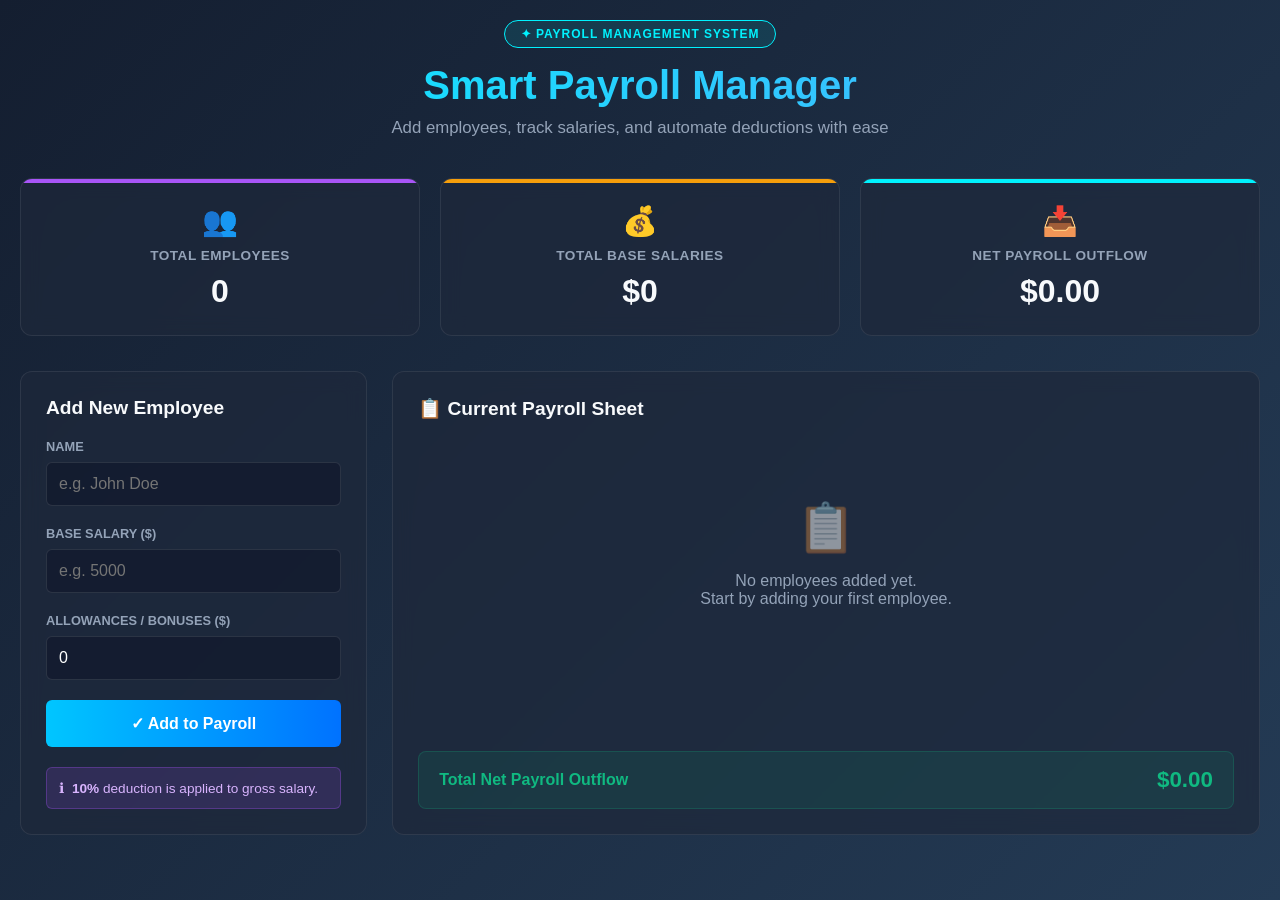
==== commit d9e7f880: "Update index.html" ====
--- a/index.html
+++ b/index.html
@@ -1,543 +1,501 @@
 <!DOCTYPE html>
 <html lang="en">
 <head>
-<meta charset="UTF-8">
-<meta name="viewport" content="width=device-width, initial-scale=1.0">
-<title>Student Digital Accountant</title>
-<link href="https://fonts.googleapis.com/css2?family=Space+Mono:wght@400;700&family=Syne:wght@400;600;800&display=swap" rel="stylesheet">
-<style>
-  *, *::before, *::after { box-sizing: border-box; margin: 0; padding: 0; }
-
-  :root {
-    --bg: #0d0f14;
-    --surface: #161921;
-    --border: #252a35;
-    --accent: #00e5a0;
-    --accent2: #ff4d6a;
-    --accent3: #f5c542;
-    --text: #e8ecf4;
-    --muted: #5a6278;
-    --card: #1a1f2e;
-  }
-
-  body {
-    font-family: 'Syne', sans-serif;
-    background: var(--bg);
-    color: var(--text);
-    min-height: 100vh;
-    display: flex;
-    align-items: center;
-    justify-content: center;
-    padding: 24px;
-    overflow-x: hidden;
-  }
-
-  body::before {
-    content: '';
-    position: fixed;
-    top: -200px; left: -200px;
-    width: 600px; height: 600px;
-    background: radial-gradient(circle, rgba(0,229,160,0.06) 0%, transparent 70%);
-    pointer-events: none;
-    animation: pulse 8s ease-in-out infinite;
-  }
-
-  @keyframes pulse {
-    0%, 100% { transform: scale(1); opacity: 1; }
-    50% { transform: scale(1.15); opacity: 0.6; }
-  }
-
-  .wrapper {
-    width: 100%;
-    max-width: 500px;
-    animation: fadeIn 0.6s ease both;
-  }
-
-  @keyframes fadeIn {
-    from { opacity: 0; transform: translateY(20px); }
-    to   { opacity: 1; transform: translateY(0); }
-  }
-
-  header {
-    text-align: center;
-    margin-bottom: 36px;
-  }
-
-  header .label {
-    font-family: 'Space Mono', monospace;
-    font-size: 11px;
-    letter-spacing: 4px;
-    color: var(--accent);
-    text-transform: uppercase;
-    margin-bottom: 10px;
-    display: block;
-  }
-
-  header h1 {
-    font-size: 28px;
-    font-weight: 800;
-    letter-spacing: -0.5px;
-    line-height: 1.1;
-  }
-
-  header h1 span {
-    color: var(--accent);
-  }
-
-  .card {
-    background: var(--card);
-    border: 1px solid var(--border);
-    border-radius: 16px;
-    padding: 28px;
-    margin-bottom: 16px;
-    transition: border-color 0.3s;
-  }
-
-  .card:hover { border-color: #333a4d; }
-
-  .card-title {
-    font-family: 'Space Mono', monospace;
-    font-size: 10px;
-    letter-spacing: 3px;
-    color: var(--muted);
-    text-transform: uppercase;
-    margin-bottom: 16px;
-  }
-
-  label {
-    display: block;
-    font-size: 13px;
-    color: var(--muted);
-    margin-bottom: 8px;
-    font-family: 'Space Mono', monospace;
-  }
-
-  .input-group {
-    position: relative;
-    display: flex;
-    align-items: center;
-  }
-
-  .currency {
-    position: absolute;
-    left: 14px;
-    font-family: 'Space Mono', monospace;
-    font-size: 14px;
-    color: var(--accent);
-    pointer-events: none;
-  }
-
-  input[type="number"] {
-    width: 100%;
-    background: var(--surface);
-    border: 1px solid var(--border);
-    border-radius: 10px;
-    padding: 13px 16px 13px 32px;
-    font-family: 'Space Mono', monospace;
-    font-size: 16px;
-    color: var(--text);
-    outline: none;
-    transition: border-color 0.2s, box-shadow 0.2s;
-    -moz-appearance: textfield;
-  }
-
-  input[type="number"]::-webkit-inner-spin-button,
-  input[type="number"]::-webkit-outer-spin-button { -webkit-appearance: none; }
-
-  input[type="number"]:focus {
-    border-color: var(--accent);
-    box-shadow: 0 0 0 3px rgba(0,229,160,0.1);
-  }
-
-  .btn {
-    display: block;
-    width: 100%;
-    padding: 14px;
-    border: none;
-    border-radius: 10px;
-    font-family: 'Syne', sans-serif;
-    font-weight: 600;
-    font-size: 14px;
-    cursor: pointer;
-    letter-spacing: 0.5px;
-    transition: transform 0.15s, opacity 0.15s;
-  }
-
-  .btn:hover  { opacity: 0.88; transform: translateY(-1px); }
-  .btn:active { transform: translateY(0); }
-
-  .btn-primary {
-    background: var(--accent);
-    color: #0d0f14;
-    margin-top: 14px;
-  }
-
-  .btn-secondary {
-    background: var(--surface);
-    color: var(--text);
-    border: 1px solid var(--border);
-    margin-top: 10px;
-  }
-
-  .btn-danger {
-    background: rgba(255,77,106,0.15);
-    color: var(--accent2);
-    border: 1px solid rgba(255,77,106,0.2);
-    margin-top: 10px;
-  }
-
-  /* Stats row */
-  .stats {
-    display: grid;
-    grid-template-columns: repeat(3, 1fr);
-    gap: 12px;
-    margin-bottom: 16px;
-  }
-
-  .stat {
-    background: var(--card);
-    border: 1px solid var(--border);
-    border-radius: 12px;
-    padding: 16px 14px;
-    text-align: center;
-    transition: border-color 0.3s;
-  }
-
-  .stat-val {
-    font-family: 'Space Mono', monospace;
-    font-size: 16px;
-    font-weight: 700;
-    margin-bottom: 4px;
-  }
-
-  .stat-val.green  { color: var(--accent); }
-  .stat-val.red    { color: var(--accent2); }
-  .stat-val.yellow { color: var(--accent3); }
-
-  .stat-lbl {
-    font-size: 10px;
-    color: var(--muted);
-    letter-spacing: 1px;
-    text-transform: uppercase;
-    font-family: 'Space Mono', monospace;
-  }
-
-  /* Toast */
-  .toast {
-    position: fixed;
-    bottom: 28px;
-    left: 50%;
-    transform: translateX(-50%) translateY(80px);
-    background: var(--accent);
-    color: #0d0f14;
-    padding: 10px 22px;
-    border-radius: 30px;
-    font-size: 13px;
-    font-weight: 600;
-    opacity: 0;
-    transition: transform 0.35s cubic-bezier(0.34,1.56,0.64,1), opacity 0.35s;
-    pointer-events: none;
-    z-index: 99;
-  }
-
-  .toast.show {
-    transform: translateX(-50%) translateY(0);
-    opacity: 1;
-  }
-
-  .toast.danger {
-    background: var(--accent2);
-    color: #fff;
-  }
-
-  /* Balance bar */
-  .balance-bar-wrap {
-    margin-top: 16px;
-  }
-
-  .balance-bar-track {
-    background: var(--surface);
-    border-radius: 99px;
-    height: 8px;
-    overflow: hidden;
-    border: 1px solid var(--border);
-  }
-
-  .balance-bar-fill {
-    height: 100%;
-    border-radius: 99px;
-    transition: width 0.8s cubic-bezier(0.25,1,0.5,1), background 0.5s;
-  }
-
-  .balance-bar-labels {
-    display: flex;
-    justify-content: space-between;
-    font-family: 'Space Mono', monospace;
-    font-size: 10px;
-    color: var(--muted);
-    margin-top: 6px;
-  }
-
-  .warning-banner {
-    background: rgba(255,77,106,0.08);
-    border: 1px solid rgba(255,77,106,0.25);
-    border-radius: 10px;
-    padding: 12px 16px;
-    font-size: 13px;
-    color: var(--accent2);
-    margin-top: 14px;
-    font-family: 'Space Mono', monospace;
-    letter-spacing: 0.3px;
-  }
-
-  .good-banner {
-    background: rgba(0,229,160,0.06);
-    border: 1px solid rgba(0,229,160,0.2);
-    border-radius: 10px;
-    padding: 12px 16px;
-    font-size: 13px;
-    color: var(--accent);
-    margin-top: 14px;
-    font-family: 'Space Mono', monospace;
-    letter-spacing: 0.3px;
-  }
-
-  /* Expense list */
-  .expense-list {
-    margin-top: 16px;
-    max-height: 200px;
-    overflow-y: auto;
-    scrollbar-width: thin;
-    scrollbar-color: var(--border) transparent;
-  }
-
-  .expense-item {
-    display: flex;
-    justify-content: space-between;
-    align-items: center;
-    padding: 10px 0;
-    border-bottom: 1px solid var(--border);
-    animation: slideIn 0.3s ease both;
-    font-family: 'Space Mono', monospace;
-    font-size: 13px;
-  }
-
-  @keyframes slideIn {
-    from { opacity: 0; transform: translateX(-10px); }
-    to   { opacity: 1; transform: translateX(0); }
-  }
-
-  .expense-item:last-child { border-bottom: none; }
-
-  .exp-num  { color: var(--muted); font-size: 11px; margin-right: 10px; }
-  .exp-amt  { color: var(--accent2); }
-
-  /* Sections visibility */
-  .screen { display: none; }
-  .screen.active { display: block; animation: fadeIn 0.4s ease both; }
-
-  .divider {
-    border: none;
-    border-top: 1px solid var(--border);
-    margin: 20px 0;
-  }
-
-  .reset-btn {
-    text-align: center;
-    font-family: 'Space Mono', monospace;
-    font-size: 11px;
-    color: var(--muted);
-    cursor: pointer;
-    margin-top: 10px;
-    text-decoration: underline;
-    text-underline-offset: 3px;
-    transition: color 0.2s;
-  }
-
-  .reset-btn:hover { color: var(--accent2); }
-</style>
+    <meta charset="UTF-8">
+    <meta name="viewport" content="width=device-width, initial-scale=1.0">
+    <title>Smart Payroll Manager</title>
+    <style>
+        /* تعريف الألوان والتنسيقات العامة المطابقة للصورة */
+        :root {
+            --bg-gradient: linear-gradient(135deg, #141e30, #243b55);
+            --card-bg: rgba(30, 41, 59, 0.7);
+            --card-border: rgba(255, 255, 255, 0.08);
+            --text-primary: #f8fafc;
+            --text-secondary: #94a3b8;
+            --accent-green: #00f2fe;
+            --accent-orange: #f59e0b;
+            --accent-purple: #a855f7;
+            --accent-emerald: #10b981;
+            --danger: #ef4444;
+        }
+
+        body {
+            font-family: 'Segoe UI', Tahoma, Geneva, Verdana, sans-serif;
+            background: var(--bg-gradient);
+            color: var(--text-primary);
+            min-height: 100vh;
+            margin: 0;
+            padding: 20px;
+            box-sizing: border-box;
+        }
+
+        .container {
+            max-width: 1300px;
+            margin: 0 auto;
+        }
+
+        /* الهيدر العلوي */
+        header {
+            text-align: center;
+            margin-bottom: 40px;
+        }
+
+        .badge {
+            background: rgba(0, 242, 254, 0.1);
+            border: 1px solid var(--accent-green);
+            color: var(--accent-green);
+            padding: 6px 16px;
+            border-radius: 50px;
+            font-size: 0.75rem;
+            text-transform: uppercase;
+            letter-spacing: 1px;
+            display: inline-block;
+            margin-bottom: 15px;
+            font-weight: bold;
+        }
+
+        header h1 {
+            font-size: 2.5rem;
+            margin: 0 0 10px 0;
+            background: linear-gradient(to right, #00f2fe, #4facfe);
+            -webkit-background-clip: text;
+            -webkit-text-fill-color: transparent;
+            font-weight: 800;
+        }
+
+        header p {
+            color: var(--text-secondary);
+            margin: 0;
+            font-size: 1.05rem;
+        }
+
+        /* لوحة العدادات الإحصائية */
+        .dashboard {
+            display: grid;
+            grid-template-columns: repeat(auto-fit, minmax(280px, 1fr));
+            gap: 20px;
+            margin-bottom: 35px;
+        }
+
+        .stat-card {
+            background: var(--card-bg);
+            border: 1px solid var(--card-border);
+            border-radius: 12px;
+            padding: 25px;
+            text-align: center;
+            position: relative;
+            overflow: hidden;
+            backdrop-filter: blur(10px);
+        }
+
+        .stat-card::before {
+            content: '';
+            position: absolute;
+            top: 0;
+            left: 0;
+            width: 100%;
+            height: 4px;
+        }
+
+        .stat-card.employees::before { background: var(--accent-purple); }
+        .stat-card.base::before { background: var(--accent-orange); }
+        .stat-card.net::before { background: var(--accent-green); }
+
+        .stat-card .icon {
+            font-size: 1.8rem;
+            margin-bottom: 10px;
+            display: block;
+        }
+
+        .stat-card h3 {
+            margin: 0 0 10px 0;
+            color: var(--text-secondary);
+            font-size: 0.85rem;
+            text-transform: uppercase;
+            letter-spacing: 0.5px;
+        }
+
+        .stat-card p {
+            margin: 0;
+            font-size: 2rem;
+            font-weight: 700;
+        }
+
+        /* تقسيم منطقة العمل الحية */
+        .workspace {
+            display: grid;
+            grid-template-columns: 1fr 2.5fr;
+            gap: 25px;
+        }
+
+        @media (max-width: 1024px) {
+            .workspace {
+                grid-template-columns: 1fr;
+            }
+        }
+
+        /* تصميم قسم الفورم والنماذج */
+        .form-panel {
+            background: var(--card-bg);
+            border: 1px solid var(--card-border);
+            border-radius: 12px;
+            padding: 25px;
+            height: fit-content;
+            backdrop-filter: blur(10px);
+        }
+     .form-panel h2 {
+            margin-top: 0;
+            font-size: 1.2rem;
+            color: var(--text-primary);
+            margin-bottom: 20px;
+        }
+
+        .form-group {
+            margin-bottom: 20px;
+        }
+
+        .form-group label {
+            display: block;
+            margin-bottom: 8px;
+            font-size: 0.8rem;
+            color: var(--text-secondary);
+            text-transform: uppercase;
+            font-weight: 600;
+        }
+
+        .form-group input {
+            width: 100%;
+            padding: 12px;
+            background: rgba(15, 23, 42, 0.6);
+            border: 1px solid rgba(255, 255, 255, 0.1);
+            border-radius: 6px;
+            color: white;
+            font-size: 1rem;
+            box-sizing: border-box;
+            transition: all 0.3s ease;
+        }
+
+        .form-group input:focus {
+            outline: none;
+            border-color: var(--accent-green);
+            box-shadow: 0 0 10px rgba(0, 242, 254, 0.2);
+        }
+
+        .btn-submit {
+            background: linear-gradient(to right, #00c6ff, #0072ff);
+            color: white;
+            border: none;
+            padding: 14px;
+            width: 100%;
+            border-radius: 6px;
+            cursor: pointer;
+            font-size: 1rem;
+            font-weight: bold;
+            display: flex;
+            align-items: center;
+            justify-content: center;
+            gap: 8px;
+            transition: opacity 0.2s;
+        }
+
+        .btn-submit:hover {
+            opacity: 0.9;
+        }
+
+        /* لوحة التنبيه البنفسجية للخصم المتواجدة بصورتك */
+        .note-box {
+            background: rgba(168, 85, 247, 0.15);
+            border: 1px solid rgba(168, 85, 247, 0.3);
+            border-radius: 6px;
+            padding: 12px;
+            margin-top: 20px;
+            font-size: 0.85rem;
+            color: #d8b4fe;
+            display: flex;
+            align-items: center;
+            gap: 8px;
+        }
+
+        /* تصميم جدول كشف المرتبات */
+        .table-panel {
+            background: var(--card-bg);
+            border: 1px solid var(--card-border);
+            border-radius: 12px;
+            padding: 25px;
+            backdrop-filter: blur(10px);
+            display: flex;
+            flex-direction: column;
+        }
+
+        .table-panel h2 {
+            margin-top: 0;
+            font-size: 1.2rem;
+            margin-bottom: 20px;
+        }
+
+        .table-container {
+            overflow-x: auto;
+            flex-grow: 1;
+        }
+
+        table {
+            width: 100%;
+            border-collapse: collapse;
+            text-align: left;
+        }
+
+        th {
+            color: var(--text-secondary);
+            font-size: 0.75rem;
+            text-transform: uppercase;
+            padding: 15px;
+            border-bottom: 1px solid rgba(255, 255, 255, 0.1);
+            font-weight: 600;
+        }
+
+        td {
+            padding: 15px;
+            border-bottom: 1px solid rgba(255, 255, 255, 0.05);
+            font-size: 0.95rem;
+        }
+
+        /* الحالة الفارغة للجدول قبل الإضافة */
+        .empty-state {
+            text-align: center;
+            padding: 60px 20px;
+            color: var(--text-secondary);
+        }
+
+        .empty-state .icon {
+            font-size: 3rem;
+            margin-bottom: 15px;
+            display: block;
+            opacity: 0.5;
+        }
+
+        /* شريط المجموع السفلي المضيء */
+        .summary-bar {
+            background: rgba(16, 185, 129, 0.1);
+            border: 1px solid rgba(16, 185, 129, 0.2);
+            padding: 15px 20px;
+            border-radius: 8px;
+            margin-top: 20px;
+            display: flex;
+            justify-content: space-between;
+            align-items: center;
+        }
+
+        .summary-bar span {
+            font-weight: bold;
+            color: var(--accent-emerald);
+        }
+
+        .summary-bar .total-val {
+            font-size: 1.4rem;
+        }
+     .btn-delete {
+            background: rgba(239, 68, 68, 0.1);
+            border: 1px solid rgba(239, 68, 68, 0.3);
+            color: var(--danger);
+            padding: 6px 12px;
+            border-radius: 4px;
+            cursor: pointer;
+            font-size: 0.8rem;
+            transition: all 0.2s;
+        }
+
+        .btn-delete:hover {
+            background: var(--danger);
+            color: white;
+        }
+    </style>
 </head>
 <body>
 
-<div class="wrapper">
-
-  <header>
-    <span class="label">Finance Tracker</span>
-    <h1>Student Digital<br><span>Accountant</span></h1>
-  </header>
-
-  <!-- SCREEN 1: Set Income -->
-  <div id="screen-income" class="screen active">
-    <div class="card">
-      <p class="card-title">Setup</p>
-      <label>Monthly Income</label>
-      <div class="input-group">
-        <span class="currency">$</span>
-        <input type="number" id="income-input" placeholder="0.00" min="0" step="0.01">
-      </div>
-      <button class="btn btn-primary" onclick="setIncome()">Start Tracking →</button>
+    <div class="container">
+        
+        <header>
+            <span class="badge">✦ Payroll Management System</span>
+            <h1>Smart Payroll Manager</h1>
+            <p>Add employees, track salaries, and automate deductions with ease</p>
+        </header>
+
+        <div class="dashboard">
+            <div class="stat-card employees">
+                <span class="icon">👥</span>
+                <h3>Total Employees</h3>
+                <p id="totalEmployees">0</p>
+            </div>
+            <div class="stat-card base">
+                <span class="icon">💰</span>
+                <h3>Total Base Salaries</h3>
+                <p>$<span id="totalBase">0</span></p>
+            </div>
+            <div class="stat-card net">
+                <span class="icon">📥</span>
+                <h3>Net Payroll Outflow</h3>
+                <p>$<span id="topNetOutflow">0.00</span></p>
+            </div>
+        </div>
+
+        <div class="workspace">
+            
+            <div class="form-panel">
+                <h2>Add New Employee</h2>
+                <form id="payrollForm">
+                    <div class="form-group">
+                        <label for="empName">Name</label>
+                        <input type="text" id="empName" placeholder="e.g. John Doe" required>
+                    </div>
+                    <div class="form-group">
+                        <label for="baseSalary">Base Salary ($)</label>
+                        <input type="number" id="baseSalary" min="0" step="0.01" placeholder="e.g. 5000" required>
+                    </div>
+                    <div class="form-group">
+                        <label for="bonuses">Allowances / Bonuses ($)</label>
+                        <input type="number" id="bonuses" min="0" step="0.01" value="0" placeholder="0.00">
+                    </div>
+                    <button type="submit" class="btn-submit">✓ Add to Payroll</button>
+                </form>
+
+                <div class="note-box">
+                    <span>ℹ</span>
+                    <span><strong>10%</strong> deduction is applied to gross salary.</span>
+                </div>
+            </div>
+
+            <div class="table-panel">
+                <h2>📋 Current Payroll Sheet</h2>
+                <div class="table-container">
+                    <table id="payrollTable" style="display: none;">
+                        <thead>
+                            <tr>
+                                <th>#</th>
+                                <th>Name</th>
+                                <th>Base ($)</th>
+                                <th>Allowances ($)</th>
+                                <th>Deductions (10%)</th>
+                                <th>Net Salary ($)</th>
+                                <th>Action</th>
+                            </tr>
+                        </thead>
+                        <tbody id="tableBody">
+                            </tbody>
+                    </table>
+
+                    <div id="emptyState" class="empty-state">
+                        <span class="icon">📋</span>
+                        <p>No employees added yet.<br>Start by adding your first employee.</p>
+                    </div>
+                </div>
+
+                <div class="summary-bar">
+                    <span>Total Net Payroll Outflow</span>
+                    <span class="total-val">$<span id="bottomNetOutflow">0.00</span></span>
+                </div>
+            </div>
+
+        </div>
     </div>
-  </div>
-
-  <!-- SCREEN 2: Main Dashboard -->
-  <div id="screen-main" class="screen">
-
-    <!-- Stats -->
-    <div class="stats">
-      <div class="stat">
-        <div class="stat-val green" id="stat-income">$0</div>
-        <div class="stat-lbl">Income</div>
-      </div>
-      <div class="stat">
-        <div class="stat-val red" id="stat-expenses">$0</div>
-        <div class="stat-lbl">Spent</div>
-      </div>
-      <div class="stat">
-        <div class="stat-val yellow" id="stat-balance">$0</div>
-        <div class="stat-lbl">Balance</div>
-      </div>
-    </div>
-
-    <!-- Add Expense -->
-    <div class="card">
-      <p class="card-title">Add Expense</p>
-      <label>Amount</label>
-      <div class="input-group">
-        <span class="currency">$</span>
-        <input type="number" id="expense-input" placeholder="0.00" min="0" step="0.01">
-      </div>
-      <button class="btn btn-primary" onclick="addExpense()">+ Add Expense</button>
-    </div>
-
-    <!-- Report Card -->
-    <div class="card" id="report-card">
-      <p class="card-title">Financial Report</p>
-
-      <div class="balance-bar-wrap">
-        <div class="balance-bar-track">
-          <div class="balance-bar-fill" id="bar-fill" style="width:0%;background:var(--accent)"></div>
-        </div>
-        <div class="balance-bar-labels">
-          <span>$0 spent</span>
-          <span id="bar-label-end">$0 income</span>
-        </div>
-      </div>
-
-      <div id="report-message"></div>
-
-      <!-- Expense Log -->
-      <div id="expense-list-wrap" style="display:none;">
-        <hr class="divider">
-        <p class="card-title">Expense Log</p>
-        <div class="expense-list" id="expense-list"></div>
-      </div>
-    </div>
-
-    <div class="reset-btn" onclick="resetApp()">↩ Reset & Start Over</div>
-  </div>
-
-</div>
-
-<div class="toast" id="toast"></div>
-
-<script>
-  let income = 0;
-  let expenses = [];
-
-  function setIncome() {
-    const val = parseFloat(document.getElementById('income-input').value);
-    if (isNaN(val) || val < 0) { showToast('Enter a valid income amount', true); return; }
-    income = val;
-    switchScreen('screen-main');
-    updateDashboard();
-    showToast('Income set to $' + fmt(income));
-  }
-
-  function addExpense() {
-    const val = parseFloat(document.getElementById('expense-input').value);
-    if (isNaN(val) || val <= 0) { showToast('Enter a valid expense amount', true); return; }
-    expenses.push(val);
-    document.getElementById('expense-input').value = '';
-    updateDashboard();
-    showToast('Expense of $' + fmt(val) + ' added');
-  }
-
-  function updateDashboard() {
-    const total = expenses.reduce((a,b) => a+b, 0);
-    const balance = income - total;
-
-    // Stats
-    document.getElementById('stat-income').textContent = '$' + fmt(income);
-    document.getElementById('stat-expenses').textContent = '$' + fmt(total);
-
-    const balEl = document.getElementById('stat-balance');
-    balEl.textContent = '$' + fmt(Math.abs(balance));
-    balEl.style.color = balance < 0 ? 'var(--accent2)' : balance === 0 ? 'var(--muted)' : 'var(--accent3)';
-
-    // Bar
-    const pct = income > 0 ? Math.min((total / income) * 100, 100) : 0;
-    const fill = document.getElementById('bar-fill');
-    fill.style.width = pct + '%';
-    fill.style.background = pct >= 100 ? 'var(--accent2)' : pct > 70 ? 'var(--accent3)' : 'var(--accent)';
-    document.getElementById('bar-label-end').textContent = '$' + fmt(income) + ' income';
-
-    // Message
-    const msg = document.getElementById('report-message');
-    if (balance < 0) {
-      msg.innerHTML = `<div class="warning-banner">⚠ Your expenses exceed your income by $${fmt(Math.abs(balance))}!</div>`;
-    } else if (balance === 0) {
-      msg.innerHTML = `<div class="warning-banner">⚠ You've used your entire budget.</div>`;
-    } else {
-      msg.innerHTML = `<div class="good-banner">✓ Good job! $${fmt(balance)} remaining — you're on track.</div>`;
-    }
-
-    // Expense list
-    const listWrap = document.getElementById('expense-list-wrap');
-    const list = document.getElementById('expense-list');
-    if (expenses.length > 0) {
-      listWrap.style.display = 'block';
-      list.innerHTML = expenses.map((e, i) =>
-        `<div class="expense-item">
-          <span><span class="exp-num">#${i+1}</span> Expense</span>
-          <span class="exp-amt">-$${fmt(e)}</span>
-        </div>`
-      ).join('');
-      list.scrollTop = list.scrollHeight;
-    } else {
-      listWrap.style.display = 'none';
-    }
-  }
-
-  function resetApp() {
-    income = 0; expenses = [];
-    document.getElementById('income-input').value = '';
-    switchScreen('screen-income');
-    showToast('Reset complete');
-  }
-
-  function switchScreen(id) {
-    document.querySelectorAll('.screen').forEach(s => s.classList.remove('active'));
-    document.getElementById(id).classList.add('active');
-  }
-
-  function fmt(n) {
-    return n.toLocaleString('en-US', { minimumFractionDigits: 2, maximumFractionDigits: 2 });
-  }
-
-  let toastTimer;
-  function showToast(msg, danger = false) {
-    const t = document.getElementById('toast');
-    t.textContent = msg;
-    t.className = 'toast show' + (danger ? ' danger' : '');
-    clearTimeout(toastTimer);
-    toastTimer = setTimeout(() => { t.classList.remove('show'); }, 2500);
-  }
-
-  // Enter key support
-  document.getElementById('income-input').addEventListener('keydown', e => { if (e.key === 'Enter') setIncome(); });
-  document.addEventListener('keydown', e => {
-    if (e.key === 'Enter' && document.getElementById('expense-input') === document.activeElement) addExpense();
-  });
-</script>
+
+    <script>
+        // مصفوفة حفظ بيانات الموظفين (قاعدة البيانات الوهمية)
+        let database = [];
+        let employeeIdCounter = 1;
+     const payrollForm = document.getElementById('payrollForm');
+        const emptyState = document.getElementById('emptyState');
+        const payrollTable = document.getElementById('payrollTable');
+        const tableBody = document.getElementById('tableBody');
+
+        // دالة تحديث الإحصائيات والعدادات الحية في جميع أجزاء الصفحة
+        function updateMetrics() {
+            const totalCount = database.length;
+            
+            // حساب إجمالي المرتب الأساسي
+            const totalBase = database.reduce((sum, emp) => sum + emp.base, 0);
+            
+            // حساب إجمالي صافي المرتبات المصروفة خارجياً
+            const totalNet = database.reduce((sum, emp) => sum + emp.net, 0);
+
+            // حقن الأرقام داخل بطاقات العرض
+            document.getElementById('totalEmployees').innerText = totalCount;
+            document.getElementById('totalBase').innerText = totalBase.toLocaleString('en-US');
+            
+            const formattedNet = totalNet.toLocaleString('en-US', { minimumFractionDigits: 2, maximumFractionDigits: 2 });
+            document.getElementById('topNetOutflow').innerText = formattedNet;
+            document.getElementById('bottomNetOutflow').innerText = formattedNet;
+
+            // إخفاء أو إظهار الجدول بناءً على وجود بيانات
+            if (totalCount === 0) {
+                emptyState.style.display = 'block';
+                payrollTable.style.display = 'none';
+            } else {
+                emptyState.style.display = 'none';
+                payrollTable.style.display = 'table';
+            }
+        }
+
+        // دالة لبناء وتحديث أسطر الجدول بصرياً
+        function renderTable() {
+            tableBody.innerHTML = '';
+
+            database.forEach(emp => {
+                const tr = document.createElement('tr');
+                tr.innerHTML = 
+                    <td>${emp.id}</td>
+                    <td><strong>${emp.name}</strong></td>
+                    <td>$${emp.base.toFixed(2)}</td>
+                    <td>$${emp.allowances.toFixed(2)}</td>
+                    <td style="color: var(--danger);">$${emp.deduction.toFixed(2)}</td>
+                    <td style="color: var(--accent-green);"><strong>$${emp.net.toFixed(2)}</strong></td>
+                    <td><button class="btn-delete" onclick="deleteEmployee(${emp.id})">Delete</button></td>
+                ;
+                tableBody.appendChild(tr);
+            });
+
+            updateMetrics();
+        }
+
+        // دالة حذف الموظف
+        function deleteEmployee(id) {
+            database = database.filter(emp => emp.id !== id);
+            renderTable();
+        }
+
+        // مراقبة حدث إرسال الاستمارة (الفورم) للحساب والإضافة
+        payrollForm.addEventListener('submit', function(e) {
+            e.preventDefault(); // منع الصفحة من تحديث نفسها
+
+            const name = document.getElementById('empName').value;
+            const base = parseFloat(document.getElementById('baseSalary').value);
+            const allowances = parseFloat(document.getElementById('bonuses').value) || 0;
+
+            // تطبيق معادلة العمل الصارمة المكتوبة بصورتك:
+            // الإجمالي = الأساسي + البدلات
+            const grossSalary = base + allowances;
+            // الخصم التلقائي = 10% من الإجمالي
+            const deduction = grossSalary * 0.10;
+            // الصافي المتبقي = الإجمالي - الخصم
+            const net = grossSalary - deduction;
+
+            // إنشاء كائن الموظف الجديد
+            const newEmployee = {
+                id: employeeIdCounter++,
+                name: name,
+                base: base,
+                allowances: allowances,
+                deduction: deduction,
+                net: net
+            };
+
+            // الحفظ في المصفوفة وإعادة الرسم
+            database.push(newEmployee);
+            renderTable();
+
+            // تفريغ الخانات وتجهيزها للموظف القادم
+            payrollForm.reset();
+            document.getElementById('empName').focus();
+        });
+    </script>
 </body>
 </html>
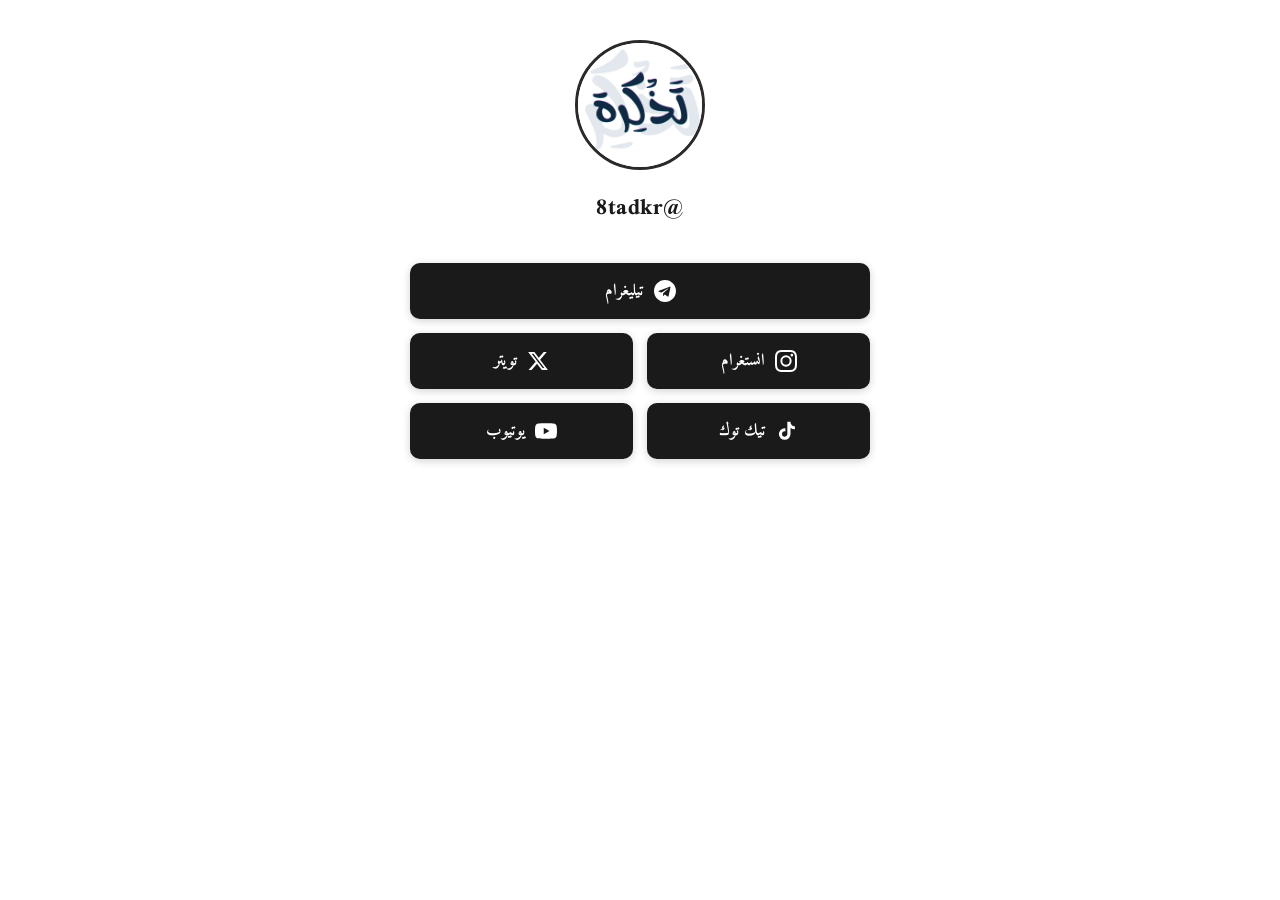
==== commit b589a1c5: "Add files via upload" ====
--- a/index.html
+++ b/index.html
@@ -1,501 +1,101 @@
 <!DOCTYPE html>
-<html lang="en">
+<html lang="ar" dir="rtl">
 <head>
-    <meta charset="UTF-8">
-    <meta name="viewport" content="width=device-width, initial-scale=1.0">
-    <title>Smart Payroll Manager</title>
-    <style>
-        /* تعريف الألوان والتنسيقات العامة المطابقة للصورة */
-        :root {
-            --bg-gradient: linear-gradient(135deg, #141e30, #243b55);
-            --card-bg: rgba(30, 41, 59, 0.7);
-            --card-border: rgba(255, 255, 255, 0.08);
-            --text-primary: #f8fafc;
-            --text-secondary: #94a3b8;
-            --accent-green: #00f2fe;
-            --accent-orange: #f59e0b;
-            --accent-purple: #a855f7;
-            --accent-emerald: #10b981;
-            --danger: #ef4444;
-        }
-
-        body {
-            font-family: 'Segoe UI', Tahoma, Geneva, Verdana, sans-serif;
-            background: var(--bg-gradient);
-            color: var(--text-primary);
-            min-height: 100vh;
-            margin: 0;
-            padding: 20px;
-            box-sizing: border-box;
-        }
-
-        .container {
-            max-width: 1300px;
-            margin: 0 auto;
-        }
-
-        /* الهيدر العلوي */
-        header {
-            text-align: center;
-            margin-bottom: 40px;
-        }
-
-        .badge {
-            background: rgba(0, 242, 254, 0.1);
-            border: 1px solid var(--accent-green);
-            color: var(--accent-green);
-            padding: 6px 16px;
-            border-radius: 50px;
-            font-size: 0.75rem;
-            text-transform: uppercase;
-            letter-spacing: 1px;
-            display: inline-block;
-            margin-bottom: 15px;
-            font-weight: bold;
-        }
-
-        header h1 {
-            font-size: 2.5rem;
-            margin: 0 0 10px 0;
-            background: linear-gradient(to right, #00f2fe, #4facfe);
-            -webkit-background-clip: text;
-            -webkit-text-fill-color: transparent;
-            font-weight: 800;
-        }
-
-        header p {
-            color: var(--text-secondary);
-            margin: 0;
-            font-size: 1.05rem;
-        }
-
-        /* لوحة العدادات الإحصائية */
-        .dashboard {
-            display: grid;
-            grid-template-columns: repeat(auto-fit, minmax(280px, 1fr));
-            gap: 20px;
-            margin-bottom: 35px;
-        }
-
-        .stat-card {
-            background: var(--card-bg);
-            border: 1px solid var(--card-border);
-            border-radius: 12px;
-            padding: 25px;
-            text-align: center;
-            position: relative;
-            overflow: hidden;
-            backdrop-filter: blur(10px);
-        }
-
-        .stat-card::before {
-            content: '';
-            position: absolute;
-            top: 0;
-            left: 0;
-            width: 100%;
-            height: 4px;
-        }
-
-        .stat-card.employees::before { background: var(--accent-purple); }
-        .stat-card.base::before { background: var(--accent-orange); }
-        .stat-card.net::before { background: var(--accent-green); }
-
-        .stat-card .icon {
-            font-size: 1.8rem;
-            margin-bottom: 10px;
-            display: block;
-        }
-
-        .stat-card h3 {
-            margin: 0 0 10px 0;
-            color: var(--text-secondary);
-            font-size: 0.85rem;
-            text-transform: uppercase;
-            letter-spacing: 0.5px;
-        }
-
-        .stat-card p {
-            margin: 0;
-            font-size: 2rem;
-            font-weight: 700;
-        }
-
-        /* تقسيم منطقة العمل الحية */
-        .workspace {
-            display: grid;
-            grid-template-columns: 1fr 2.5fr;
-            gap: 25px;
-        }
-
-        @media (max-width: 1024px) {
-            .workspace {
-                grid-template-columns: 1fr;
-            }
-        }
-
-        /* تصميم قسم الفورم والنماذج */
-        .form-panel {
-            background: var(--card-bg);
-            border: 1px solid var(--card-border);
-            border-radius: 12px;
-            padding: 25px;
-            height: fit-content;
-            backdrop-filter: blur(10px);
-        }
-     .form-panel h2 {
-            margin-top: 0;
-            font-size: 1.2rem;
-            color: var(--text-primary);
-            margin-bottom: 20px;
-        }
-
-        .form-group {
-            margin-bottom: 20px;
-        }
-
-        .form-group label {
-            display: block;
-            margin-bottom: 8px;
-            font-size: 0.8rem;
-            color: var(--text-secondary);
-            text-transform: uppercase;
-            font-weight: 600;
-        }
-
-        .form-group input {
-            width: 100%;
-            padding: 12px;
-            background: rgba(15, 23, 42, 0.6);
-            border: 1px solid rgba(255, 255, 255, 0.1);
-            border-radius: 6px;
-            color: white;
-            font-size: 1rem;
-            box-sizing: border-box;
-            transition: all 0.3s ease;
-        }
-
-        .form-group input:focus {
-            outline: none;
-            border-color: var(--accent-green);
-            box-shadow: 0 0 10px rgba(0, 242, 254, 0.2);
-        }
-
-        .btn-submit {
-            background: linear-gradient(to right, #00c6ff, #0072ff);
-            color: white;
-            border: none;
-            padding: 14px;
-            width: 100%;
-            border-radius: 6px;
-            cursor: pointer;
-            font-size: 1rem;
-            font-weight: bold;
-            display: flex;
-            align-items: center;
-            justify-content: center;
-            gap: 8px;
-            transition: opacity 0.2s;
-        }
-
-        .btn-submit:hover {
-            opacity: 0.9;
-        }
-
-        /* لوحة التنبيه البنفسجية للخصم المتواجدة بصورتك */
-        .note-box {
-            background: rgba(168, 85, 247, 0.15);
-            border: 1px solid rgba(168, 85, 247, 0.3);
-            border-radius: 6px;
-            padding: 12px;
-            margin-top: 20px;
-            font-size: 0.85rem;
-            color: #d8b4fe;
-            display: flex;
-            align-items: center;
-            gap: 8px;
-        }
-
-        /* تصميم جدول كشف المرتبات */
-        .table-panel {
-            background: var(--card-bg);
-            border: 1px solid var(--card-border);
-            border-radius: 12px;
-            padding: 25px;
-            backdrop-filter: blur(10px);
-            display: flex;
-            flex-direction: column;
-        }
-
-        .table-panel h2 {
-            margin-top: 0;
-            font-size: 1.2rem;
-            margin-bottom: 20px;
-        }
-
-        .table-container {
-            overflow-x: auto;
-            flex-grow: 1;
-        }
-
-        table {
-            width: 100%;
-            border-collapse: collapse;
-            text-align: left;
-        }
-
-        th {
-            color: var(--text-secondary);
-            font-size: 0.75rem;
-            text-transform: uppercase;
-            padding: 15px;
-            border-bottom: 1px solid rgba(255, 255, 255, 0.1);
-            font-weight: 600;
-        }
-
-        td {
-            padding: 15px;
-            border-bottom: 1px solid rgba(255, 255, 255, 0.05);
-            font-size: 0.95rem;
-        }
-
-        /* الحالة الفارغة للجدول قبل الإضافة */
-        .empty-state {
-            text-align: center;
-            padding: 60px 20px;
-            color: var(--text-secondary);
-        }
-
-        .empty-state .icon {
-            font-size: 3rem;
-            margin-bottom: 15px;
-            display: block;
-            opacity: 0.5;
-        }
-
-        /* شريط المجموع السفلي المضيء */
-        .summary-bar {
-            background: rgba(16, 185, 129, 0.1);
-            border: 1px solid rgba(16, 185, 129, 0.2);
-            padding: 15px 20px;
-            border-radius: 8px;
-            margin-top: 20px;
-            display: flex;
-            justify-content: space-between;
-            align-items: center;
-        }
-
-        .summary-bar span {
-            font-weight: bold;
-            color: var(--accent-emerald);
-        }
-
-        .summary-bar .total-val {
-            font-size: 1.4rem;
-        }
-     .btn-delete {
-            background: rgba(239, 68, 68, 0.1);
-            border: 1px solid rgba(239, 68, 68, 0.3);
-            color: var(--danger);
-            padding: 6px 12px;
-            border-radius: 4px;
-            cursor: pointer;
-            font-size: 0.8rem;
-            transition: all 0.2s;
-        }
-
-        .btn-delete:hover {
-            background: var(--danger);
-            color: white;
-        }
-    </style>
+  <meta charset="UTF-8" />
+  <meta name="viewport" content="width=device-width, initial-scale=1.0" />
+  <title>تذكرة</title>
+  <link href="https://fonts.googleapis.com/css2?family=Amiri:wght@400;700&family=Scheherazade+New:wght@400;700&display=swap" rel="stylesheet" />
+  <style>
+    *, *::before, *::after { box-sizing: border-box; margin: 0; padding: 0; }
+    body {
+      min-height: 100vh;
+      background: #ffffff;
+      font-family: 'Amiri', serif;
+      display: flex;
+      flex-direction: column;
+      align-items: center;
+      padding: 40px 20px 60px;
+    }
+    .profile-wrap { margin-bottom: 12px; animation: fadeDown 0.7s ease both; }
+    .profile-img {
+      width: 130px; height: 130px;
+      border-radius: 50%; object-fit: cover;
+      border: 3px solid #2a2a2a; display: block;
+    }
+    .handle {
+      font-family: 'Scheherazade New', serif;
+      font-size: 1.5rem; font-weight: 700;
+      color: #1a1a1a; margin-bottom: 32px;
+      letter-spacing: 0.02em;
+      animation: fadeDown 0.7s ease 0.1s both;
+    }
+    .row {
+      display: flex; gap: 14px;
+      width: 100%; max-width: 460px;
+      justify-content: center; margin-bottom: 14px;
+    }
+    .btn {
+      display: flex; align-items: center; gap: 10px;
+      padding: 13px 22px; border-radius: 10px;
+      text-decoration: none;
+      font-family: 'Amiri', serif; font-size: 1.05rem; font-weight: 700;
+      color: #ffffff; background: #1a1a1a;
+      border: none; box-shadow: 0 2px 8px rgba(0,0,0,0.18);
+      transition: transform 0.22s ease, box-shadow 0.22s ease, background 0.22s ease;
+      flex: 1; justify-content: center; cursor: pointer;
+    }
+    .btn:hover { transform: translateY(-3px); box-shadow: 0 6px 20px rgba(0,0,0,0.22); background: #333; }
+    .btn:active { transform: translateY(-1px); }
+    .btn svg { width: 22px; height: 22px; flex-shrink: 0; }
+    .row.full .btn { flex: none; width: 100%; }
+    .btn.telegram:hover  { background: #229ed9; }
+    .btn.instagram:hover { background: #c13584; }
+    .btn.twitter:hover   { background: #000; }
+    .btn.tiktok:hover    { background: #010101; }
+    .btn.youtube:hover   { background: #ff0000; }
+    .row:nth-child(1) { animation: fadeUp 0.65s ease 0.2s both; }
+    .row:nth-child(2) { animation: fadeUp 0.65s ease 0.32s both; }
+    .row:nth-child(3) { animation: fadeUp 0.65s ease 0.44s both; }
+    @keyframes fadeDown { from { opacity:0; transform:translateY(-16px); } to { opacity:1; transform:none; } }
+    @keyframes fadeUp   { from { opacity:0; transform:translateY(16px);  } to { opacity:1; transform:none; } }
+  </style>
 </head>
 <body>
+  <div class="profile-wrap">
+    <img class="profile-img" id="logo" src="q01jv4.jpg" alt="تذكرة" />
+  </div>
+  <div class="handle">@8tadkr</div>
 
-    <div class="container">
-        
-        <header>
-            <span class="badge">✦ Payroll Management System</span>
-            <h1>Smart Payroll Manager</h1>
-            <p>Add employees, track salaries, and automate deductions with ease</p>
-        </header>
+  <!-- Row 1: Telegram -->
+  <div class="row full">
+    <a class="btn telegram" href="https://t.me/tadkr8" target="_blank" rel="noopener">
+      <svg viewBox="0 0 24 24" fill="currentColor"><path d="M12 0C5.373 0 0 5.373 0 12s5.373 12 12 12 12-5.373 12-12S18.627 0 12 0zm5.894 8.221-1.97 9.28c-.145.658-.537.818-1.084.508l-3-2.21-1.447 1.394c-.16.16-.295.295-.605.295l.213-3.053 5.56-5.023c.242-.213-.054-.333-.373-.12L8.32 13.617l-2.96-.924c-.643-.204-.657-.643.136-.953l11.57-4.461c.537-.194 1.006.131.828.942z"/></svg>
+      تيليغرام
+    </a>
+  </div>
 
-        <div class="dashboard">
-            <div class="stat-card employees">
-                <span class="icon">👥</span>
-                <h3>Total Employees</h3>
-                <p id="totalEmployees">0</p>
-            </div>
-            <div class="stat-card base">
-                <span class="icon">💰</span>
-                <h3>Total Base Salaries</h3>
-                <p>$<span id="totalBase">0</span></p>
-            </div>
-            <div class="stat-card net">
-                <span class="icon">📥</span>
-                <h3>Net Payroll Outflow</h3>
-                <p>$<span id="topNetOutflow">0.00</span></p>
-            </div>
-        </div>
+  <!-- Row 2: Instagram + Twitter -->
+  <div class="row">
+    <a class="btn instagram" href="https://www.instagram.com/8tadkr?igsh=NHd1ZGc1OGJhN3Qz" target="_blank" rel="noopener">
+      <svg viewBox="0 0 24 24" fill="currentColor"><path d="M12 2.163c3.204 0 3.584.012 4.85.07 3.252.148 4.771 1.691 4.919 4.919.058 1.265.069 1.645.069 4.849 0 3.205-.012 3.584-.069 4.849-.149 3.225-1.664 4.771-4.919 4.919-1.266.058-1.644.07-4.85.07-3.204 0-3.584-.012-4.849-.07-3.26-.149-4.771-1.699-4.919-4.92-.058-1.265-.07-1.644-.07-4.849 0-3.204.013-3.583.07-4.849.149-3.227 1.664-4.771 4.919-4.919 1.266-.057 1.645-.069 4.849-.069zm0-2.163c-3.259 0-3.667.014-4.947.072-4.358.2-6.78 2.618-6.98 6.98-.059 1.281-.073 1.689-.073 4.948 0 3.259.014 3.668.072 4.948.2 4.358 2.618 6.78 6.98 6.98 1.281.058 1.689.072 4.948.072 3.259 0 3.668-.014 4.948-.072 4.354-.2 6.782-2.618 6.979-6.98.059-1.28.073-1.689.073-4.948 0-3.259-.014-3.667-.072-4.947-.196-4.354-2.617-6.78-6.979-6.98-1.281-.059-1.69-.073-4.949-.073zm0 5.838a6.162 6.162 0 100 12.324 6.162 6.162 0 000-12.324zM12 16a4 4 0 110-8 4 4 0 010 8zm6.406-11.845a1.44 1.44 0 100 2.881 1.44 1.44 0 000-2.881z"/></svg>
+      انستغرام
+    </a>
+    <a class="btn twitter" href="https://x.com/8tadkr" target="_blank" rel="noopener">
+      <svg viewBox="0 0 24 24" fill="currentColor"><path d="M18.244 2.25h3.308l-7.227 8.26 8.502 11.24H16.17l-5.214-6.817L4.99 21.75H1.68l7.73-8.835L1.254 2.25H8.08l4.713 6.231zm-1.161 17.52h1.833L7.084 4.126H5.117z"/></svg>
+      تويتر
+    </a>
+  </div>
 
-        <div class="workspace">
-            
-            <div class="form-panel">
-                <h2>Add New Employee</h2>
-                <form id="payrollForm">
-                    <div class="form-group">
-                        <label for="empName">Name</label>
-                        <input type="text" id="empName" placeholder="e.g. John Doe" required>
-                    </div>
-                    <div class="form-group">
-                        <label for="baseSalary">Base Salary ($)</label>
-                        <input type="number" id="baseSalary" min="0" step="0.01" placeholder="e.g. 5000" required>
-                    </div>
-                    <div class="form-group">
-                        <label for="bonuses">Allowances / Bonuses ($)</label>
-                        <input type="number" id="bonuses" min="0" step="0.01" value="0" placeholder="0.00">
-                    </div>
-                    <button type="submit" class="btn-submit">✓ Add to Payroll</button>
-                </form>
-
-                <div class="note-box">
-                    <span>ℹ</span>
-                    <span><strong>10%</strong> deduction is applied to gross salary.</span>
-                </div>
-            </div>
-
-            <div class="table-panel">
-                <h2>📋 Current Payroll Sheet</h2>
-                <div class="table-container">
-                    <table id="payrollTable" style="display: none;">
-                        <thead>
-                            <tr>
-                                <th>#</th>
-                                <th>Name</th>
-                                <th>Base ($)</th>
-                                <th>Allowances ($)</th>
-                                <th>Deductions (10%)</th>
-                                <th>Net Salary ($)</th>
-                                <th>Action</th>
-                            </tr>
-                        </thead>
-                        <tbody id="tableBody">
-                            </tbody>
-                    </table>
-
-                    <div id="emptyState" class="empty-state">
-                        <span class="icon">📋</span>
-                        <p>No employees added yet.<br>Start by adding your first employee.</p>
-                    </div>
-                </div>
-
-                <div class="summary-bar">
-                    <span>Total Net Payroll Outflow</span>
-                    <span class="total-val">$<span id="bottomNetOutflow">0.00</span></span>
-                </div>
-            </div>
-
-        </div>
-    </div>
-
-    <script>
-        // مصفوفة حفظ بيانات الموظفين (قاعدة البيانات الوهمية)
-        let database = [];
-        let employeeIdCounter = 1;
-     const payrollForm = document.getElementById('payrollForm');
-        const emptyState = document.getElementById('emptyState');
-        const payrollTable = document.getElementById('payrollTable');
-        const tableBody = document.getElementById('tableBody');
-
-        // دالة تحديث الإحصائيات والعدادات الحية في جميع أجزاء الصفحة
-        function updateMetrics() {
-            const totalCount = database.length;
-            
-            // حساب إجمالي المرتب الأساسي
-            const totalBase = database.reduce((sum, emp) => sum + emp.base, 0);
-            
-            // حساب إجمالي صافي المرتبات المصروفة خارجياً
-            const totalNet = database.reduce((sum, emp) => sum + emp.net, 0);
-
-            // حقن الأرقام داخل بطاقات العرض
-            document.getElementById('totalEmployees').innerText = totalCount;
-            document.getElementById('totalBase').innerText = totalBase.toLocaleString('en-US');
-            
-            const formattedNet = totalNet.toLocaleString('en-US', { minimumFractionDigits: 2, maximumFractionDigits: 2 });
-            document.getElementById('topNetOutflow').innerText = formattedNet;
-            document.getElementById('bottomNetOutflow').innerText = formattedNet;
-
-            // إخفاء أو إظهار الجدول بناءً على وجود بيانات
-            if (totalCount === 0) {
-                emptyState.style.display = 'block';
-                payrollTable.style.display = 'none';
-            } else {
-                emptyState.style.display = 'none';
-                payrollTable.style.display = 'table';
-            }
-        }
-
-        // دالة لبناء وتحديث أسطر الجدول بصرياً
-        function renderTable() {
-            tableBody.innerHTML = '';
-
-            database.forEach(emp => {
-                const tr = document.createElement('tr');
-                tr.innerHTML = 
-                    <td>${emp.id}</td>
-                    <td><strong>${emp.name}</strong></td>
-                    <td>$${emp.base.toFixed(2)}</td>
-                    <td>$${emp.allowances.toFixed(2)}</td>
-                    <td style="color: var(--danger);">$${emp.deduction.toFixed(2)}</td>
-                    <td style="color: var(--accent-green);"><strong>$${emp.net.toFixed(2)}</strong></td>
-                    <td><button class="btn-delete" onclick="deleteEmployee(${emp.id})">Delete</button></td>
-                ;
-                tableBody.appendChild(tr);
-            });
-
-            updateMetrics();
-        }
-
-        // دالة حذف الموظف
-        function deleteEmployee(id) {
-            database = database.filter(emp => emp.id !== id);
-            renderTable();
-        }
-
-        // مراقبة حدث إرسال الاستمارة (الفورم) للحساب والإضافة
-        payrollForm.addEventListener('submit', function(e) {
-            e.preventDefault(); // منع الصفحة من تحديث نفسها
-
-            const name = document.getElementById('empName').value;
-            const base = parseFloat(document.getElementById('baseSalary').value);
-            const allowances = parseFloat(document.getElementById('bonuses').value) || 0;
-
-            // تطبيق معادلة العمل الصارمة المكتوبة بصورتك:
-            // الإجمالي = الأساسي + البدلات
-            const grossSalary = base + allowances;
-            // الخصم التلقائي = 10% من الإجمالي
-            const deduction = grossSalary * 0.10;
-            // الصافي المتبقي = الإجمالي - الخصم
-            const net = grossSalary - deduction;
-
-            // إنشاء كائن الموظف الجديد
-            const newEmployee = {
-                id: employeeIdCounter++,
-                name: name,
-                base: base,
-                allowances: allowances,
-                deduction: deduction,
-                net: net
-            };
-
-            // الحفظ في المصفوفة وإعادة الرسم
-            database.push(newEmployee);
-            renderTable();
-
-            // تفريغ الخانات وتجهيزها للموظف القادم
-            payrollForm.reset();
-            document.getElementById('empName').focus();
-        });
-    </script>
+  <!-- Row 3: TikTok + YouTube -->
+  <div class="row">
+    <a class="btn tiktok" href="https://www.tiktok.com/@8tadkr?_r=1&_t=ZS-9717n7g6o8D" target="_blank" rel="noopener">
+      <svg viewBox="0 0 24 24" fill="currentColor"><path d="M19.59 6.69a4.83 4.83 0 01-3.77-4.25V2h-3.45v13.67a2.89 2.89 0 01-2.88 2.5 2.89 2.89 0 01-2.89-2.89 2.89 2.89 0 012.89-2.89c.28 0 .54.04.79.1V9.01a6.33 6.33 0 00-.79-.05 6.34 6.34 0 00-6.34 6.34 6.34 6.34 0 006.34 6.34 6.34 6.34 0 006.33-6.34V8.69a8.18 8.18 0 004.78 1.52V6.76a4.85 4.85 0 01-1.01-.07z"/></svg>
+      تيك توك
+    </a>
+    <a class="btn youtube" href="https://youtube.com/@8tadkr?si=OlhLS-OHAR1iSYBl" target="_blank" rel="noopener">
+      <svg viewBox="0 0 24 24" fill="currentColor"><path d="M23.498 6.186a3.016 3.016 0 00-2.122-2.136C19.505 3.545 12 3.545 12 3.545s-7.505 0-9.377.505A3.017 3.017 0 00.502 6.186C0 8.07 0 12 0 12s0 3.93.502 5.814a3.016 3.016 0 002.122 2.136c1.871.505 9.376.505 9.376.505s7.505 0 9.377-.505a3.015 3.015 0 002.122-2.136C24 15.93 24 12 24 12s0-3.93-.502-5.814zM9.545 15.568V8.432L15.818 12l-6.273 3.568z"/></svg>
+      يوتيوب
+    </a>
+  </div>
 </body>
 </html>
